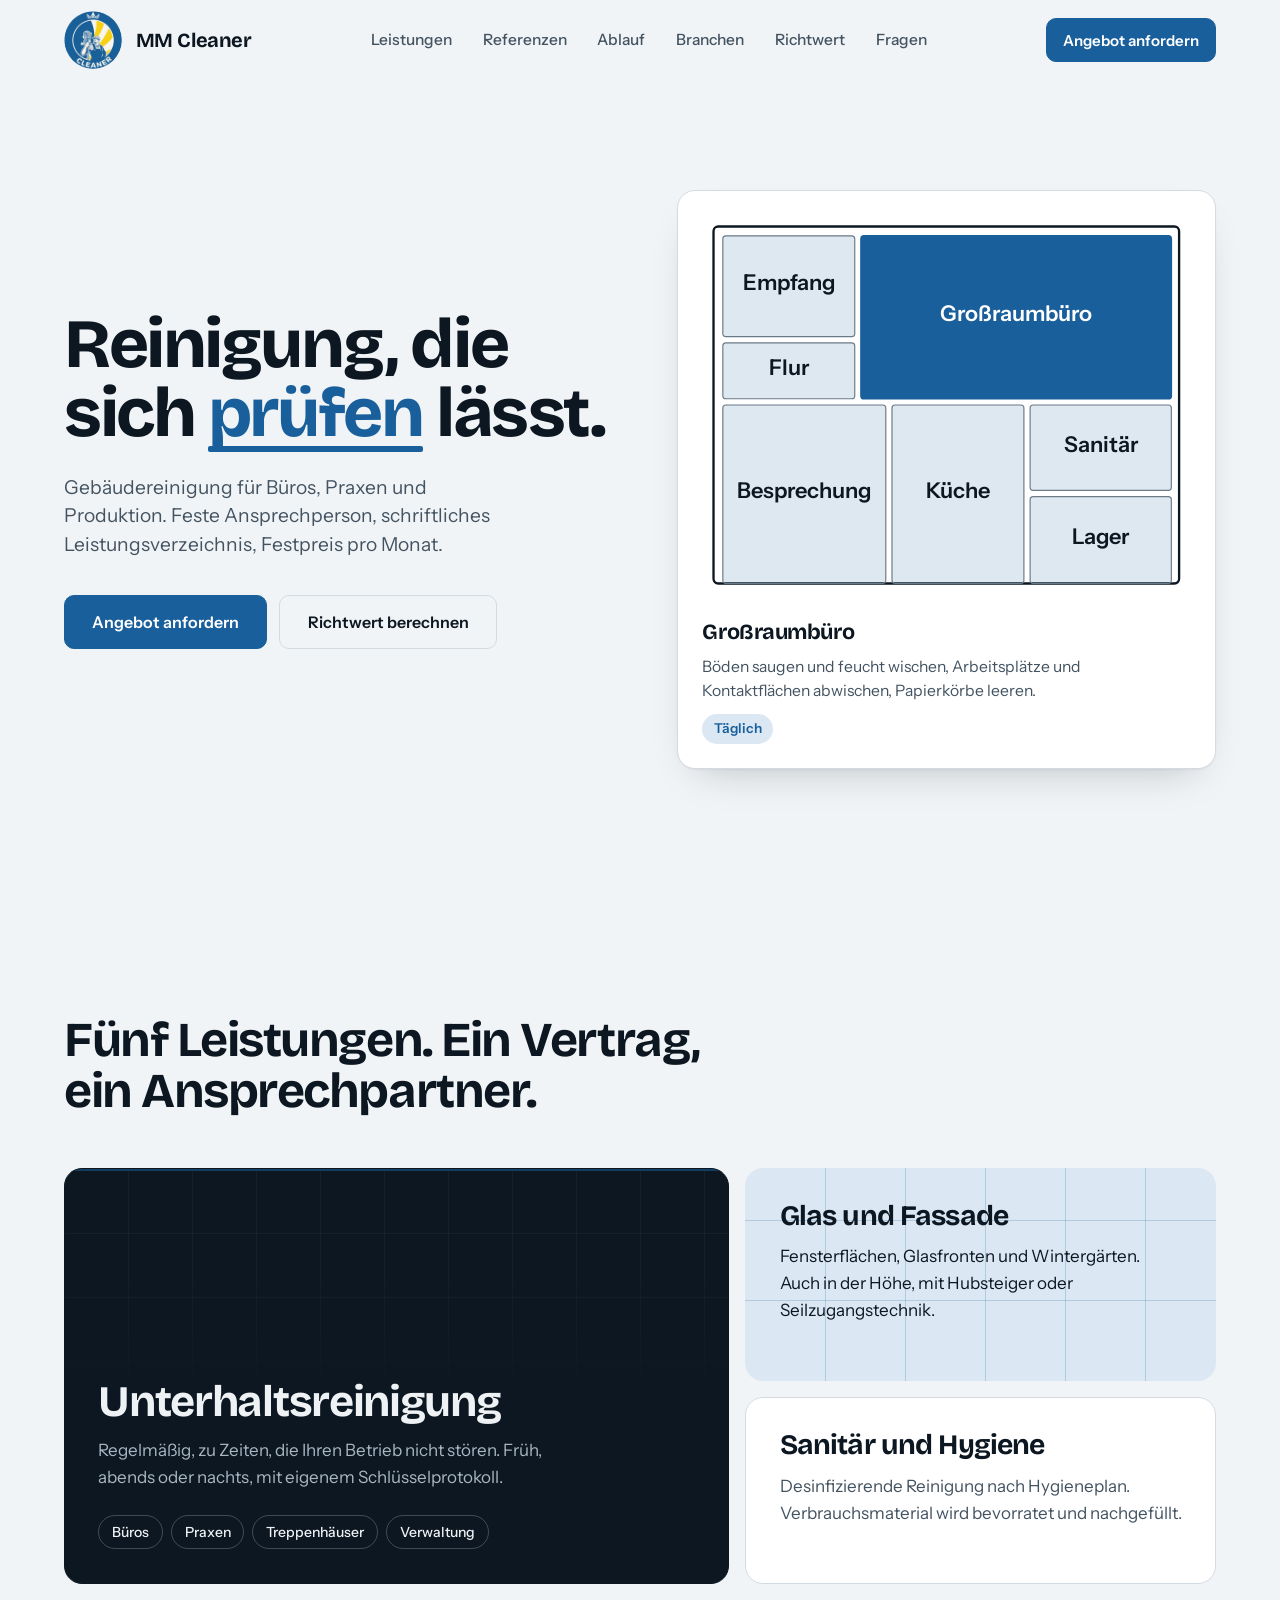
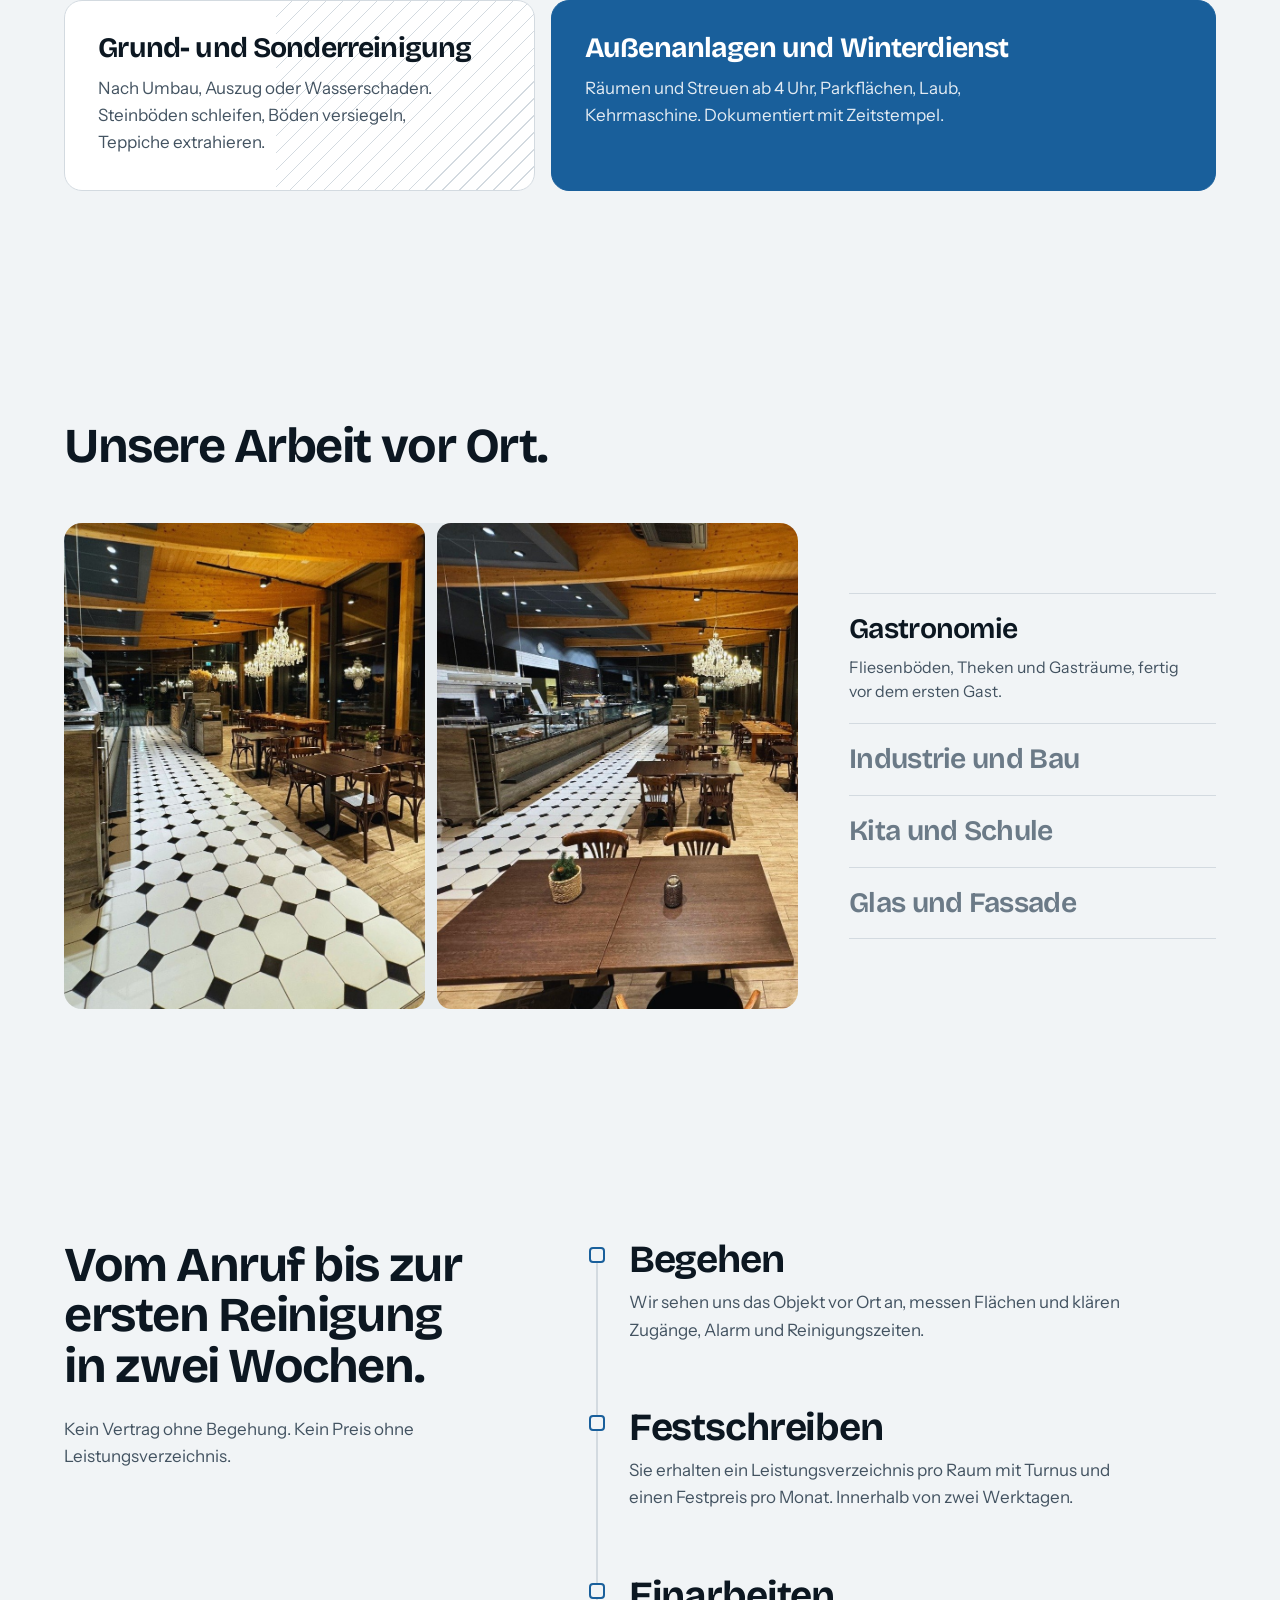
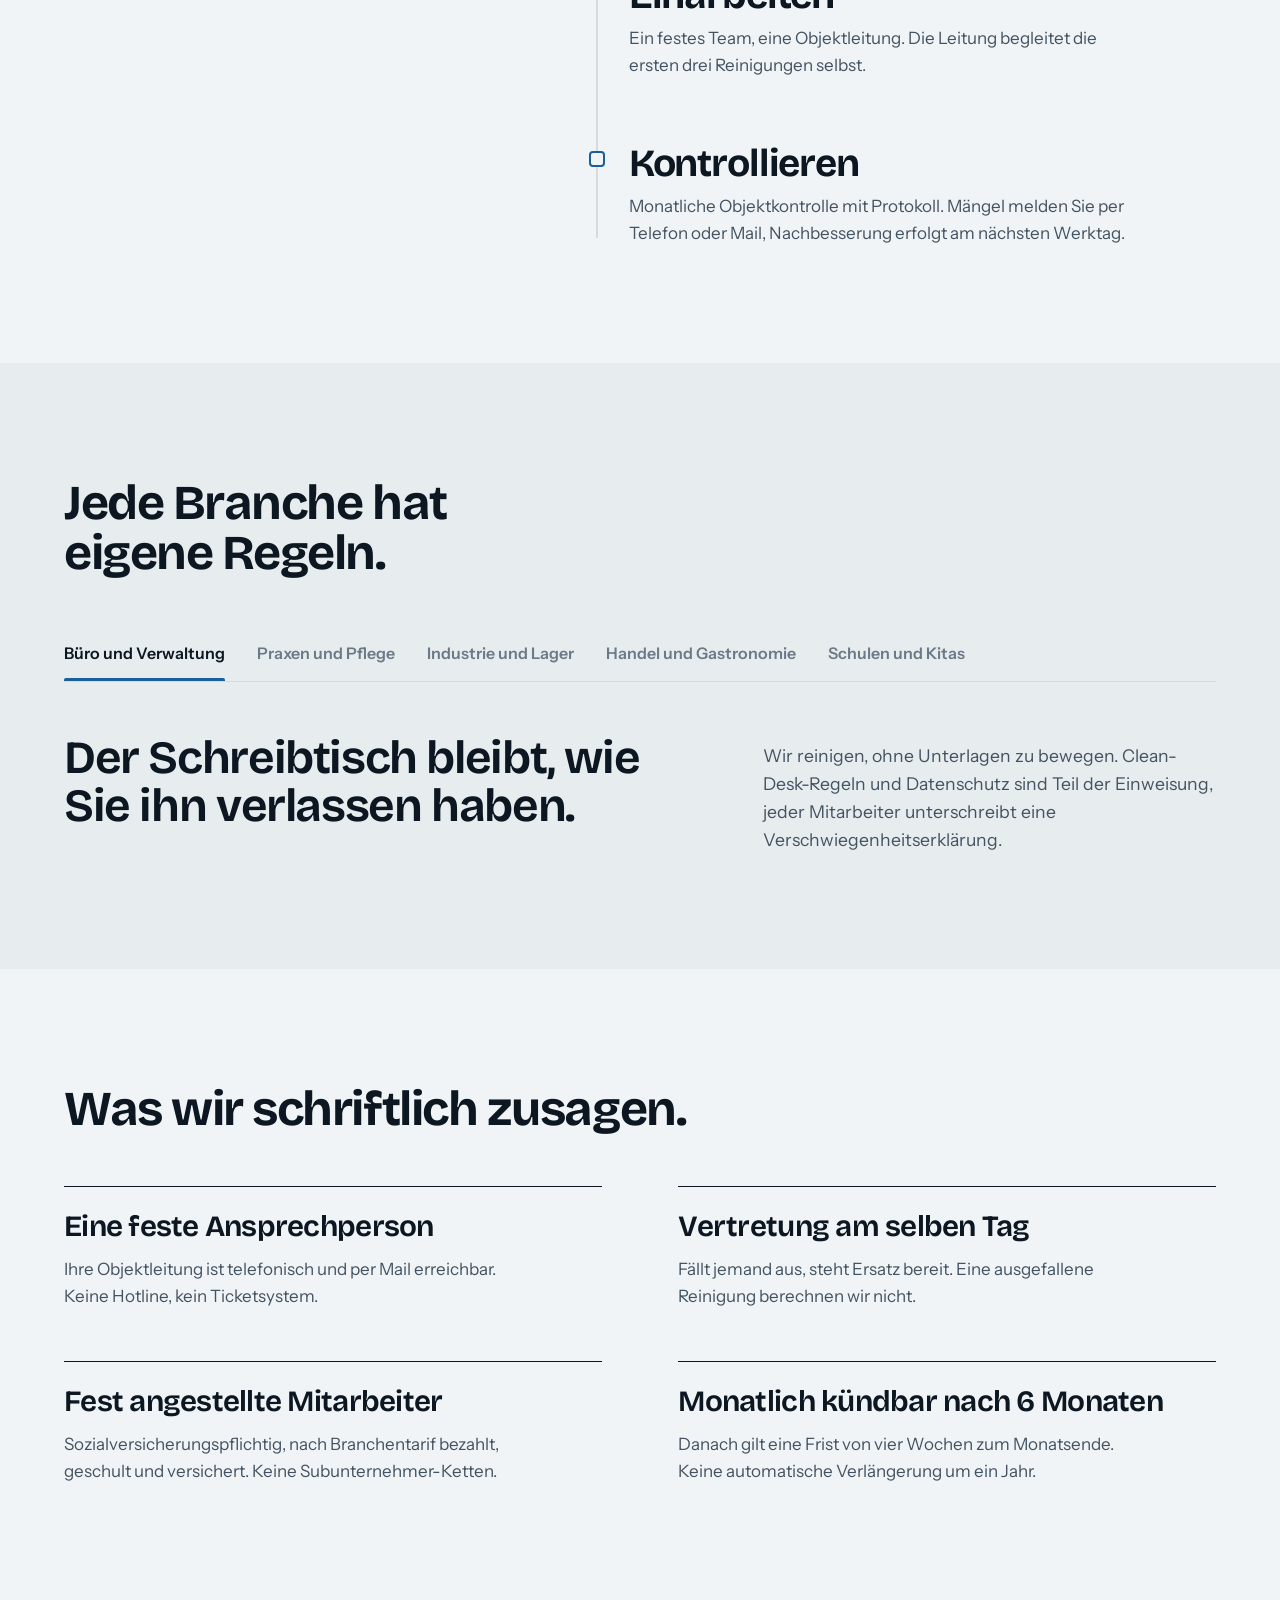
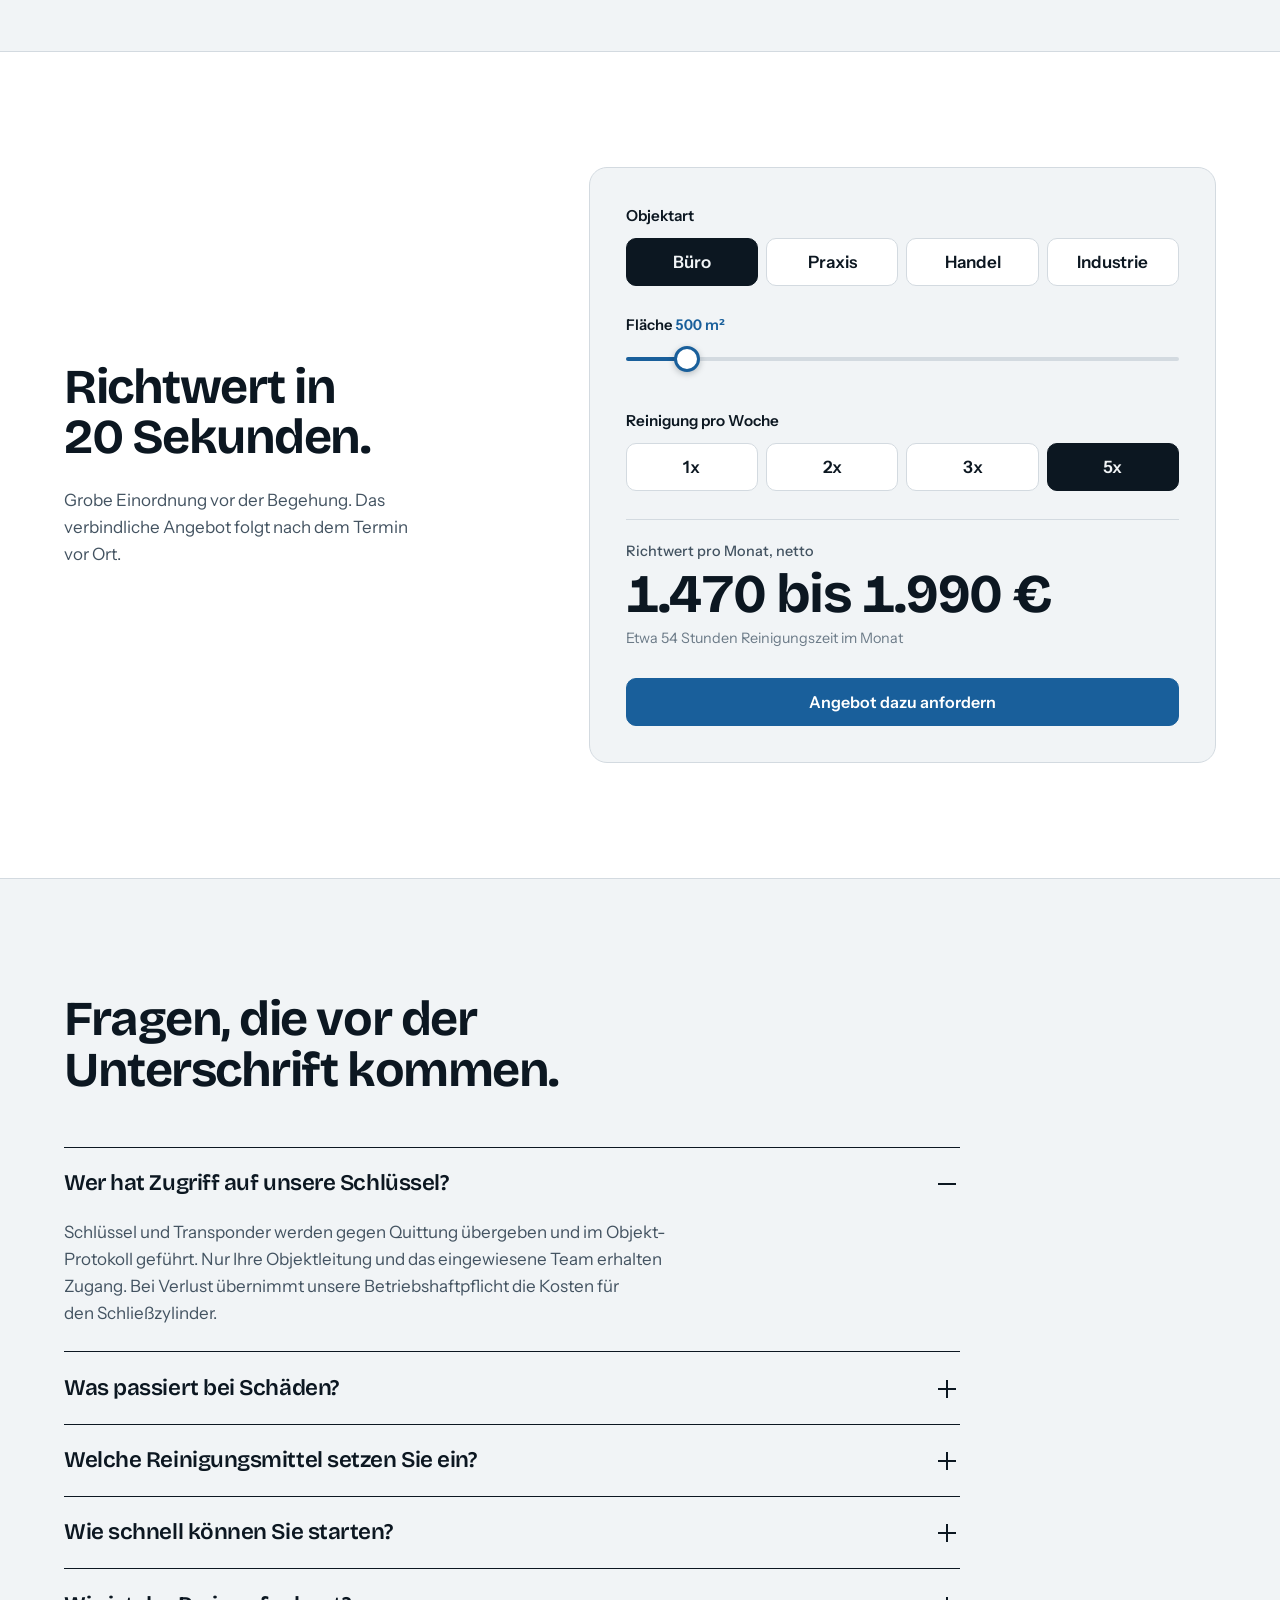
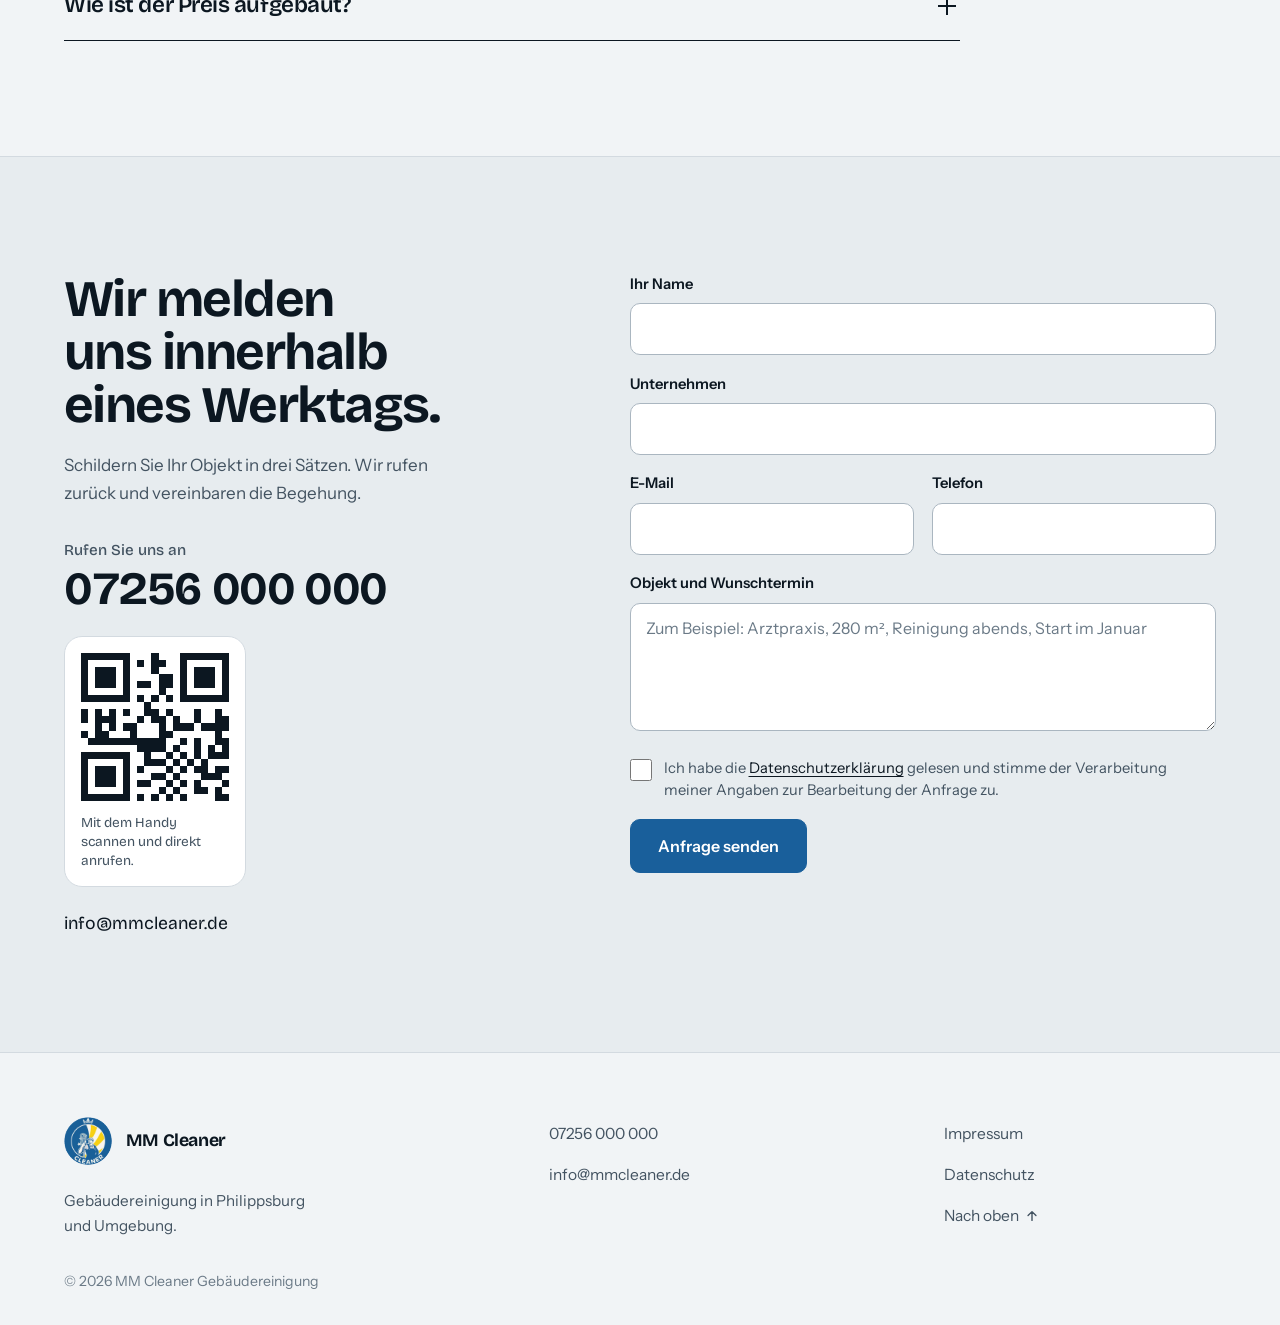
==== index.html @ d99577c6 "MM Cleaner: neue Webseite (statisch, hell) Co-Authored-By: Claude Sonnet 5.5 <noreply@anthropic.com>" ====
<!doctype html>
<html lang="de">
<head>
<meta charset="utf-8">
<meta name="viewport" content="width=device-width, initial-scale=1, viewport-fit=cover">
<title>MM Cleaner Gebäudereinigung | Philippsburg und Umgebung</title>
<meta name="description" content="Gebäudereinigung für Büros, Praxen, Produktion und Handel. Sauberkeit, die man fühlen kann. Für Gewerbe, Praxen und Verwaltung in Philippsburg und Umgebung.">
<meta name="theme-color" content="#F1F4F6">
<meta name="robots" content="noindex, nofollow">
<meta property="og:title" content="MM Cleaner Gebäudereinigung">
<meta property="og:description" content="Sauberkeit, die man fühlen kann. Gebäudereinigung in Philippsburg und Umgebung.">
<meta property="og:type" content="website">
<meta property="og:locale" content="de_DE">
<link rel="icon" href="favicon.png" type="image/png">
<link rel="preload" href="assets/fonts/bricolage-grotesque.woff2" as="font" type="font/woff2" crossorigin>
<link rel="preload" href="assets/fonts/instrument-sans.woff2" as="font" type="font/woff2" crossorigin>
<link rel="stylesheet" href="assets/css/style.css">
<script src="assets/js/main.js" type="module"></script>
<script type="application/ld+json">
{
  "@context": "https://schema.org",
  "@type": "ProfessionalService",
  "name": "MM Cleaner Gebäudereinigung",
  "description": "Gebäudereinigung für Gewerbe, Praxen und Industrie",
  "areaServed": "Philippsburg und Umgebung",
  "serviceType": ["Unterhaltsreinigung", "Glas- und Fassadenreinigung", "Sanitärhygiene", "Grundreinigung", "Winterdienst"],
  "email": "info@mmcleaner.de"
}
</script>
</head>
<body>
<a class="skip" href="#inhalt">Zum Inhalt springen</a>

<header class="nav" id="top">
  <div class="wrap nav__in">
    <a class="brand" href="#top" aria-label="MM Cleaner Gebäudereinigung, Seitenanfang">
      <span class="logo"><span class="logo__disc"><img class="logo__img" src="assets/img/logo.png" alt="" width="116" height="116"></span><i class="logo__spark" aria-hidden="true"></i></span>
      <span class="brand__name">MM Cleaner</span>
    </a>
    <nav class="nav__links" aria-label="Hauptnavigation">
      <a href="#leistungen">Leistungen</a>
      <a href="#ergebnisse">Referenzen</a>
      <a href="#ablauf">Ablauf</a>
      <a href="#branchen">Branchen</a>
      <a href="#richtwert">Richtwert</a>
      <a href="#fragen">Fragen</a>
    </nav>
    <div class="nav__act">
      <a class="btn btn--accent btn--sm" href="#kontakt">Angebot anfordern</a>
      <button class="menu-btn" type="button" popovertarget="menu"><span class="menu-btn__t"><span>Menü</span><span>Schließen</span></span><i aria-hidden="true"></i></button>
    </div>
  </div>
  <nav id="menu" popover class="menu" aria-label="Mobile Navigation">
    <a href="#leistungen">Leistungen</a>
      <a href="#ergebnisse">Referenzen</a>
    <a href="#ablauf">Ablauf</a>
    <a href="#branchen">Branchen</a>
    <a href="#richtwert">Richtwert</a>
    <a href="#fragen">Fragen</a>
    <a class="btn btn--accent" href="#kontakt">Angebot anfordern</a>
    <a class="menu__tel" href="tel:+497256000000">07256 000 000</a>
  </nav>
</header>

<main id="inhalt">

<!-- HERO -->
<section class="hero wrap">
  <div class="hero__copy">
    <h1>Reinigung, die sich <em>prüfen</em> lässt.</h1>
    <p class="lead">Gebäudereinigung für Büros, Praxen und Produktion. Feste Ansprechperson, schriftliches Leistungsverzeichnis, Festpreis pro Monat.</p>
    <div class="hero__cta">
      <a class="btn btn--accent btn--lg" href="#kontakt">Angebot anfordern</a>
      <a class="btn btn--ghost btn--lg" href="#richtwert">Richtwert berechnen</a>
    </div>
  </div>

  <figure class="plan" aria-labelledby="plan-cap">
    <svg class="plan__svg" viewBox="0 0 640 500" role="group" aria-label="Grundriss eines Bürogeschosses mit Reinigungsbereichen">
      <defs>
        <pattern id="hatch" width="8" height="8" patternUnits="userSpaceOnUse" patternTransform="rotate(45)">
          <line x1="0" y1="0" x2="0" y2="8" stroke="var(--line)" stroke-width="1.5"/>
        </pattern>
      </defs>
      <!-- Außenhülle -->
      <rect x="20" y="20" width="600" height="460" rx="6" class="plan__shell"/>
      <!-- Räume: Daten in data-Attributen, Zustand per CSS -->
      <g class="room" data-room="empfang" tabindex="0" role="button" aria-label="Empfang">
        <rect x="32" y="32" width="170" height="130"/>
        <text x="117" y="102">Empfang</text>
      </g>
      <g class="room" data-room="buero" tabindex="0" role="button" aria-label="Großraumbüro">
        <rect x="210" y="32" width="400" height="210"/>
        <text x="410" y="142">Großraumbüro</text>
      </g>
      <g class="room" data-room="flur" tabindex="0" role="button" aria-label="Flur">
        <rect x="32" y="170" width="170" height="72"/>
        <text x="117" y="212">Flur</text>
      </g>
      <g class="room" data-room="besprechung" tabindex="0" role="button" aria-label="Besprechungsräume">
        <rect x="32" y="250" width="210" height="230"/>
        <text x="137" y="370">Besprechung</text>
      </g>
      <g class="room" data-room="kueche" tabindex="0" role="button" aria-label="Küche">
        <rect x="250" y="250" width="170" height="230"/>
        <text x="335" y="370">Küche</text>
      </g>
      <g class="room" data-room="sanitaer" tabindex="0" role="button" aria-label="Sanitärbereich">
        <rect x="428" y="250" width="182" height="110"/>
        <text x="519" y="310">Sanitär</text>
      </g>
      <g class="room" data-room="lager" tabindex="0" role="button" aria-label="Lager und Technik">
        <rect x="428" y="368" width="182" height="112"/>
        <text x="519" y="429">Lager</text>
      </g>
    </svg>
    <figcaption id="plan-cap" class="plan__cap" aria-live="polite">
      <strong class="plan__name">Großraumbüro</strong>
      <span class="plan__what">Böden saugen und feucht wischen, Arbeitsplätze und Kontaktflächen abwischen, Papierkörbe leeren.</span>
      <span class="plan__freq">Täglich</span>
    </figcaption>
  </figure>
</section>

<!-- LEISTUNGEN -->
<section class="sec wrap" id="leistungen">
  <h2 class="sec__h">Fünf Leistungen. Ein Vertrag, ein Ansprechpartner.</h2>
  <div class="bento">
    <article class="bt bt--unterhalt">
      <h3>Unterhaltsreinigung</h3>
      <p>Regelmäßig, zu Zeiten, die Ihren Betrieb nicht stören. Früh, abends oder nachts, mit eigenem Schlüsselprotokoll.</p>
      <ul class="tags">
        <li>Büros</li><li>Praxen</li><li>Treppenhäuser</li><li>Verwaltung</li>
      </ul>
    </article>
    <article class="bt bt--glas">
      <h3>Glas und Fassade</h3>
      <p>Fensterflächen, Glasfronten und Wintergärten. Auch in der Höhe, mit Hubsteiger oder Seilzugangstechnik.</p>
    </article>
    <article class="bt bt--hygiene">
      <h3>Sanitär und Hygiene</h3>
      <p>Desinfizierende Reinigung nach Hygieneplan. Verbrauchsmaterial wird bevorratet und nachgefüllt.</p>
    </article>
    <article class="bt bt--grund">
      <h3>Grund- und Sonderreinigung</h3>
      <p>Nach Umbau, Auszug oder Wasserschaden. Steinböden schleifen, Böden versiegeln, Teppiche extrahieren.</p>
    </article>
    <article class="bt bt--winter">
      <h3>Außenanlagen und Winterdienst</h3>
      <p>Räumen und Streuen ab 4 Uhr, Parkflächen, Laub, Kehrmaschine. Dokumentiert mit Zeitstempel.</p>
    </article>
  </div>
</section>

<!-- REFERENZEN -->
<section class="sec wrap ref" id="ergebnisse">
  <h2 class="sec__h">Unsere Arbeit vor Ort.</h2>
  <div class="ref__grid" data-ref>
    <div class="ref__stage">
      <div class="slide is-on" id="s-gastro" data-c="11" role="tabpanel" aria-labelledby="b-gastro"><img src="assets/img/gastro-boden.jpg" alt="Restaurant mit schwarz-weißem Fliesenboden, gereinigt" width="1078" height="1075" loading="lazy"><img src="assets/img/gastro-theke.jpg" alt="Gastronomiebereich mit Theke und frisch gereinigtem Boden" width="1080" height="1073" loading="lazy"></div>
      <div class="slide" id="s-halle" data-c="21" role="tabpanel" aria-labelledby="b-halle"><img src="assets/img/halle.jpg" alt="Große Halle nach Bauarbeiten, Boden besenrein" width="1030" height="805" loading="lazy"><img src="assets/img/team-strasse.jpg" alt="Mitarbeiter in MM-Cleaner-Jacke vor einem Objekt" width="233" height="416" loading="lazy"></div>
      <div class="slide" id="s-kita" data-c="11" role="tabpanel" aria-labelledby="b-kita"><img src="assets/img/kita-boden.jpg" alt="Kita-Eingangsbereich mit glänzend gepflegtem Boden" width="1080" height="804" loading="lazy"><img src="assets/img/kita-waschraum.jpg" alt="Waschraum mit glänzend gereinigten Bodenfliesen" width="1078" height="805" loading="lazy"></div>
      <div class="slide" id="s-glas" data-c="12" role="tabpanel" aria-labelledby="b-glas"><img src="assets/img/team-fenster.jpg" alt="Mitarbeiter in MM-Cleaner-Jacke bei der Fensterreinigung" width="233" height="312" loading="lazy"><img src="assets/img/mauer.jpg" alt="Gartenmauer, rechte Hälfte vom Schmutz befreit" width="1078" height="805" loading="lazy"></div>
    </div>
    <div class="ref__list" role="tablist" aria-label="Einsatzbereiche" aria-orientation="vertical">
      <button type="button" role="tab" id="b-gastro" aria-controls="s-gastro" aria-selected="true"><span class="t">Gastronomie</span><span class="d"><span>Fliesenböden, Theken und Gasträume, fertig vor dem ersten Gast.</span></span><i class="bar" aria-hidden="true"></i></button>
      <button type="button" role="tab" id="b-halle" aria-controls="s-halle" aria-selected="false" tabindex="-1"><span class="t">Industrie und Bau</span><span class="d"><span>Hallen nach Bauarbeiten, besenrein übergeben.</span></span><i class="bar" aria-hidden="true"></i></button>
      <button type="button" role="tab" id="b-kita" aria-controls="s-kita" aria-selected="false" tabindex="-1"><span class="t">Kita und Schule</span><span class="d"><span>Glänzende Böden und saubere Waschräume.</span></span><i class="bar" aria-hidden="true"></i></button>
      <button type="button" role="tab" id="b-glas" aria-controls="s-glas" aria-selected="false" tabindex="-1"><span class="t">Glas und Fassade</span><span class="d"><span>Fenster, Mauern und Außenflächen vom Schmutz befreit.</span></span><i class="bar" aria-hidden="true"></i></button>
    </div>
  </div>
</section>

<!-- ABLAUF -->
<section class="sec wrap ablauf" id="ablauf">
  <div class="ablauf__head">
    <h2 class="sec__h">Vom Anruf bis zur ersten Reinigung in zwei Wochen.</h2>
    <p class="muted">Kein Vertrag ohne Begehung. Kein Preis ohne Leistungsverzeichnis.</p>
  </div>
  <ol class="steps">
    <li>
      <h3>Begehen</h3>
      <p>Wir sehen uns das Objekt vor Ort an, messen Flächen und klären Zugänge, Alarm und Reinigungszeiten.</p>
    </li>
    <li>
      <h3>Festschreiben</h3>
      <p>Sie erhalten ein Leistungsverzeichnis pro Raum mit Turnus und einen Festpreis pro Monat. Innerhalb von zwei Werktagen.</p>
    </li>
    <li>
      <h3>Einarbeiten</h3>
      <p>Ein festes Team, eine Objektleitung. Die Leitung begleitet die ersten drei Reinigungen selbst.</p>
    </li>
    <li>
      <h3>Kontrollieren</h3>
      <p>Monatliche Objektkontrolle mit Protokoll. Mängel melden Sie per Telefon oder Mail, Nachbesserung erfolgt am nächsten Werktag.</p>
    </li>
  </ol>
</section>

<!-- BRANCHEN -->
<section class="sec branchen" id="branchen">
  <div class="wrap">
    <h2 class="sec__h">Jede Branche hat eigene Regeln.</h2>
    <div class="tabs" data-tabs>
      <div class="tabs__list" role="tablist" aria-label="Branchen">
        <span class="tabs__ind" aria-hidden="true"></span>
        <button role="tab" id="t-buero" aria-controls="p-buero" aria-selected="true">Büro und Verwaltung</button>
        <button role="tab" id="t-praxis" aria-controls="p-praxis" aria-selected="false" tabindex="-1">Praxen und Pflege</button>
        <button role="tab" id="t-industrie" aria-controls="p-industrie" aria-selected="false" tabindex="-1">Industrie und Lager</button>
        <button role="tab" id="t-handel" aria-controls="p-handel" aria-selected="false" tabindex="-1">Handel und Gastronomie</button>
        <button role="tab" id="t-bildung" aria-controls="p-bildung" aria-selected="false" tabindex="-1">Schulen und Kitas</button>
      </div>

      <div class="tabs__panel" role="tabpanel" id="p-buero" aria-labelledby="t-buero">
        <p class="panel__big">Der Schreibtisch bleibt, wie Sie ihn verlassen haben.</p>
        <p>Wir reinigen, ohne Unterlagen zu bewegen. Clean-Desk-Regeln und Datenschutz sind Teil der Einweisung, jeder Mitarbeiter unterschreibt eine Verschwiegenheitserklärung.</p>
      </div>
      <div class="tabs__panel" role="tabpanel" id="p-praxis" aria-labelledby="t-praxis" hidden>
        <p class="panel__big">Hygieneplan statt Bauchgefühl.</p>
        <p>Flächendesinfektion mit gelisteten Mitteln, farbcodierte Tücher je Bereich, schriftlich dokumentiert. Passend zu Ihrem Hygieneplan und den Anforderungen der Aufsichtsbehörden.</p>
      </div>
      <div class="tabs__panel" role="tabpanel" id="p-industrie" aria-labelledby="t-industrie" hidden>
        <p class="panel__big">Schicht für Schicht, auch nachts.</p>
        <p>Hallenböden mit Scheuersaugmaschine, Reinigung von Sozialräumen und Büroflächen im Schichtwechsel. Unsere Mitarbeiter kennen Ihre Sicherheitsunterweisung und Sperrbereiche.</p>
      </div>
      <div class="tabs__panel" role="tabpanel" id="p-handel" aria-labelledby="t-handel" hidden>
        <p class="panel__big">Vor Öffnung fertig. Jeden Morgen.</p>
        <p>Verkaufsflächen, Kundentoiletten und Schaufenster sind bei Ladenöffnung sauber. Küchen und Gastronomiebereiche reinigen wir nach HACCP-Vorgaben.</p>
      </div>
      <div class="tabs__panel" role="tabpanel" id="p-bildung" aria-labelledby="t-bildung" hidden>
        <p class="panel__big">Sauber, bevor der erste Schüler kommt.</p>
        <p>Klassenräume, Flure und Sanitäranlagen am frühen Morgen oder nach Unterrichtsende. Mit kindgerechten, geprüften Reinigungsmitteln und erweitertem Führungszeugnis des Personals.</p>
      </div>
    </div>
  </div>
</section>

<!-- QUALITÄT -->
<section class="sec wrap qual" id="qualitaet">
  <h2 class="sec__h">Was wir schriftlich zusagen.</h2>
  <dl class="qual__grid">
    <div>
      <dt>Eine feste Ansprechperson</dt>
      <dd>Ihre Objektleitung ist telefonisch und per Mail erreichbar. Keine Hotline, kein Ticketsystem.</dd>
    </div>
    <div>
      <dt>Vertretung am selben Tag</dt>
      <dd>Fällt jemand aus, steht Ersatz bereit. Eine ausgefallene Reinigung berechnen wir nicht.</dd>
    </div>
    <div>
      <dt>Fest angestellte Mitarbeiter</dt>
      <dd>Sozialversicherungspflichtig, nach Branchentarif bezahlt, geschult und versichert. Keine Subunternehmer-Ketten.</dd>
    </div>
    <div>
      <dt>Monatlich kündbar nach 6 Monaten</dt>
      <dd>Danach gilt eine Frist von vier Wochen zum Monatsende. Keine automatische Verlängerung um ein Jahr.</dd>
    </div>
  </dl>
</section>

<!-- RICHTWERT -->
<section class="sec richtwert" id="richtwert">
  <div class="wrap richtwert__in">
    <div class="richtwert__intro">
      <h2 class="sec__h">Richtwert in 20 Sekunden.</h2>
      <p class="muted">Grobe Einordnung vor der Begehung. Das verbindliche Angebot folgt nach dem Termin vor Ort.</p>
    </div>

    <form class="calc" id="calc" aria-label="Richtwert-Rechner" novalidate>
      <fieldset>
        <legend>Objektart</legend>
        <div class="seg" role="radiogroup">
          <label><input type="radio" name="art" value="buero" checked><span>Büro</span></label>
          <label><input type="radio" name="art" value="praxis"><span>Praxis</span></label>
          <label><input type="radio" name="art" value="handel"><span>Handel</span></label>
          <label><input type="radio" name="art" value="industrie"><span>Industrie</span></label>
        </div>
      </fieldset>

      <div class="field">
        <label for="flaeche">Fläche <output id="flaeche-out" for="flaeche">500 m²</output></label>
        <input id="flaeche" name="flaeche" type="range" min="50" max="5000" step="50" value="500">
      </div>

      <fieldset>
        <legend>Reinigung pro Woche</legend>
        <div class="seg" role="radiogroup">
          <label><input type="radio" name="turnus" value="1"><span>1x</span></label>
          <label><input type="radio" name="turnus" value="2"><span>2x</span></label>
          <label><input type="radio" name="turnus" value="3"><span>3x</span></label>
          <label><input type="radio" name="turnus" value="5" checked><span>5x</span></label>
        </div>
      </fieldset>

      <div class="calc__res" aria-live="polite">
        <span class="calc__label">Richtwert pro Monat, netto</span>
        <span class="calc__val" id="res">1.470 bis 1.990 €</span>
        <span class="calc__hint" id="res-hint">Etwa 54 Stunden Reinigungszeit im Monat</span>
      </div>
      <a class="btn btn--accent" href="#kontakt" id="calc-go">Angebot dazu anfordern</a>
    </form>
  </div>
</section>

<!-- FAQ -->
<section class="sec wrap faq" id="fragen">
  <h2 class="sec__h">Fragen, die vor der Unterschrift kommen.</h2>
  <div class="faq__list">
    <details name="faq" open>
      <summary>Wer hat Zugriff auf unsere Schlüssel?</summary>
      <div class="faq__a"><p>Schlüssel und Transponder werden gegen Quittung übergeben und im Objekt-Protokoll geführt. Nur Ihre Objektleitung und das eingewiesene Team erhalten Zugang. Bei Verlust übernimmt unsere Betriebshaftpflicht die Kosten für den Schließzylinder.</p></div>
    </details>
    <details name="faq">
      <summary>Was passiert bei Schäden?</summary>
      <div class="faq__a"><p>Wir sind betriebshaftpflicht- und schlüsselverlustversichert. Schäden melden Sie direkt der Objektleitung, die Regulierung läuft über uns.</p></div>
    </details>
    <details name="faq">
      <summary>Welche Reinigungsmittel setzen Sie ein?</summary>
      <div class="faq__a"><p>Dosierte Konzentrate statt Überdosierung, wo möglich mit Ecolabel. In Praxen und Pflege setzen wir ausschließlich gelistete Desinfektionsmittel ein. Das Sicherheitsdatenblatt liegt im Objekt.</p></div>
    </details>
    <details name="faq">
      <summary>Wie schnell können Sie starten?</summary>
      <div class="faq__a"><p>Die Begehung erfolgt in der Regel innerhalb einer Woche. Nach Vertragsabschluss starten wir innerhalb von zwei Wochen, bei Dringlichkeit früher.</p></div>
    </details>
    <details name="faq">
      <summary>Wie ist der Preis aufgebaut?</summary>
      <div class="faq__a"><p>Ein Festpreis pro Monat, unabhängig von Feiertagen und Kalendertagen. Sonderleistungen wie Fensterreinigung oder Grundreinigung stehen mit eigenem Preis im Leistungsverzeichnis.</p></div>
    </details>
  </div>
</section>

<!-- KONTAKT -->
<section class="sec kontakt" id="kontakt">
  <div class="wrap kontakt__in">
    <div class="kontakt__copy">
      <h2>Wir melden uns innerhalb eines Werktags.</h2>
      <p>Schildern Sie Ihr Objekt in drei Sätzen. Wir rufen zurück und vereinbaren die Begehung.</p>
      <div class="kontakt__direct">
        <p class="tel"><span class="tel__label">Rufen Sie uns an</span><a class="tel__nr" href="tel:+497256000000">07256 000 000</a></p>
        <figure class="qr"><img src="assets/img/qr-anruf.svg" alt="QR-Code zum Anrufen" width="148" height="148"><figcaption>Mit dem Handy scannen und direkt anrufen.</figcaption></figure>
        <p class="mail"><a href="mailto:info@mmcleaner.de">info@mmcleaner.de</a></p>
      </div>
    </div>

    <form class="form" id="form" novalidate data-endpoint="">
      <div class="field">
        <label for="f-name">Ihr Name</label>
        <input id="f-name" name="name" autocomplete="name" required>
        <p class="err" id="e-name" hidden>Bitte geben Sie Ihren Namen an.</p>
      </div>
      <div class="field">
        <label for="f-firma">Unternehmen</label>
        <input id="f-firma" name="firma" autocomplete="organization">
      </div>
      <div class="form__row">
        <div class="field">
          <label for="f-mail">E-Mail</label>
          <input id="f-mail" name="mail" type="email" autocomplete="email" required>
          <p class="err" id="e-mail" hidden>Bitte geben Sie eine gültige E-Mail-Adresse an.</p>
        </div>
        <div class="field">
          <label for="f-tel">Telefon</label>
          <input id="f-tel" name="tel" type="tel" autocomplete="tel">
        </div>
      </div>
      <div class="field">
        <label for="f-text">Objekt und Wunschtermin</label>
        <textarea id="f-text" name="text" rows="4" placeholder="Zum Beispiel: Arztpraxis, 280 m², Reinigung abends, Start im Januar"></textarea>
      </div>
      <label class="check">
        <input type="checkbox" name="dsgvo" required>
        <span>Ich habe die <a href="datenschutz.html">Datenschutzerklärung</a> gelesen und stimme der Verarbeitung meiner Angaben zur Bearbeitung der Anfrage zu.</span>
      </label>
      <p class="err" id="e-dsgvo" hidden>Bitte stimmen Sie der Datenverarbeitung zu.</p>
      <button class="btn btn--accent btn--lg" type="submit">Anfrage senden</button>
      <p class="form__ok" id="form-ok" hidden role="status">Danke. Wir melden uns innerhalb eines Werktags.</p>
    </form>
  </div>
</section>
</main>

<footer class="foot">
  <div class="wrap foot__in">
    <div class="foot__brand">
      <span class="brand brand--foot"><span class="logo"><span class="logo__disc"><img class="logo__img" src="assets/img/logo.png" alt="" width="96" height="96"></span><i class="logo__spark" aria-hidden="true"></i></span><span class="brand__name">MM Cleaner</span></span>
      <p>Gebäudereinigung in Philippsburg und Umgebung.</p>
    </div>
    <div class="foot__kontakt">
      <a class="ln" href="tel:+497256000000">07256 000 000</a>
      <a class="ln" href="mailto:info@mmcleaner.de">info@mmcleaner.de</a>
    </div>
    <nav class="foot__nav" aria-label="Rechtliches">
      <a class="ln" href="impressum.html">Impressum</a>
      <a class="ln" href="datenschutz.html">Datenschutz</a>
      <a class="ln foot__up" href="#top">Nach oben <svg viewBox="0 0 16 16" width="14" height="14" fill="none" stroke="currentColor" stroke-width="1.6" stroke-linecap="round" stroke-linejoin="round" aria-hidden="true"><path d="M8 13V3M3.5 7.5 8 3l4.5 4.5"/></svg></a>
    </nav>
  </div>
  <p class="wrap foot__copy">© <span id="jahr">2026</span> MM Cleaner Gebäudereinigung</p>
</footer>
<a class="callbar" href="tel:+497256000000"><span>Jetzt anrufen</span><b>07256 000 000</b></a>
</body>
</html>
---- assets/css/style.css ----
/* Kronwerk Gebäudereinigung
   Radien: Bedienelemente 10px, Flächen 18px. Eine Akzentfarbe. Hell und dunkel per System. */

@font-face {
  font-family: "Bricolage Grotesque";
  src: url("../fonts/bricolage-grotesque.woff2") format("woff2");
  font-weight: 200 800;
  font-display: swap;
}
@font-face {
  font-family: "Instrument Sans";
  src: url("../fonts/instrument-sans.woff2") format("woff2");
  font-weight: 400 700;
  font-display: swap;
}

:root {
  --paper: #f1f4f6;
  --paper-2: #e7ecef;
  --surface: #ffffff;
  --ink: #0c1721;
  --ink-2: #435361;
  --ink-3: #6b7a87;
  --line: #d3dae0;
  --accent: #195f9b;
  --accent-ink: #195f9b;
  --accent-soft: #dbe8f4;
  --on-accent: #ffffff;
  --deep: #0c1721;
  --on-deep: #eef2f5;
  --on-deep-2: #a9b7c3;

  --f-display: "Bricolage Grotesque", "Segoe UI", system-ui, sans-serif;
  --f-body: "Instrument Sans", "Segoe UI", system-ui, sans-serif;

  --ease-out: cubic-bezier(0.23, 1, 0.32, 1);
  --ease-io: cubic-bezier(0.77, 0, 0.175, 1);

  --r-ui: 10px;
  --r-box: 18px;
  --nav-h: 80px;
  --gut: clamp(1.25rem, 5vw, 6rem);
  --maxw: 2000px;

  color-scheme: light;
}

*, *::before, *::after { box-sizing: border-box; }
* { margin: 0; }
html {
  scroll-behavior: smooth;
  scroll-padding-top: calc(var(--nav-h) + 24px);
  -webkit-text-size-adjust: 100%;
  interpolate-size: allow-keywords;
  scrollbar-color: var(--ink-3) var(--paper);
  accent-color: var(--accent);
}
body {
  font-family: var(--f-body);
  font-size: 1.0625rem;
  line-height: 1.6;
  color: var(--ink);
  background: var(--paper);
  -webkit-font-smoothing: antialiased;
  text-rendering: optimizeLegibility;
  min-height: 100dvh;
  overflow-x: clip;
}
::selection { background: var(--accent); color: var(--on-accent); }
:focus-visible { outline: 2px solid var(--accent); outline-offset: 3px; border-radius: 4px; }
img, svg { display: block; max-width: 100%; }
a { color: inherit; text-underline-offset: 0.2em; text-decoration-thickness: 1px; }
button, input, textarea, select { font: inherit; color: inherit; }
h1, h2, h3 { font-family: var(--f-display); text-wrap: balance; line-height: 1.04; letter-spacing: -0.03em; font-weight: 700; }
p, li, dd { text-wrap: pretty; }
.muted { color: var(--ink-2); }

.wrap { width: min(100% - 2 * var(--gut), var(--maxw)); margin-inline: auto; }
.skip {
  position: absolute; left: var(--gut); top: -4rem; z-index: 100;
  background: var(--ink); color: var(--paper); padding: 0.6rem 1rem; border-radius: var(--r-ui);
}
.skip:focus { top: 0.75rem; }

/* Buttons */
.btn {
  --_bg: transparent; --_fg: var(--ink); --_bd: var(--line);
  display: inline-flex; align-items: center; justify-content: center; gap: 0.5rem;
  min-height: 48px; padding: 0 1.4rem;
  border-radius: var(--r-ui); border: 1px solid var(--_bd);
  background: var(--_bg); color: var(--_fg);
  font-weight: 600; font-size: 1rem; line-height: 1; white-space: nowrap; text-decoration: none; cursor: pointer;
  transition: transform 160ms var(--ease-out), background-color 160ms ease, border-color 160ms ease;
  -webkit-tap-highlight-color: transparent;
  touch-action: manipulation;
}
.btn:active { transform: scale(0.97); }
.btn--accent { --_bg: var(--accent); --_fg: var(--on-accent); --_bd: var(--accent); }
.btn--ghost { --_bg: transparent; }
.btn--sm { min-height: 40px; padding: 0 1rem; font-size: 0.9375rem; }
.btn--lg { min-height: 54px; padding: 0 1.7rem; }
@media (hover: hover) and (pointer: fine) {
  .btn--accent:hover { --_bg: var(--accent); }
  .btn--ghost:hover { --_bd: var(--ink); --_fg: var(--paper); }
}

/* Navigation */
.nav {
  position: sticky; top: 0; z-index: 40;
  height: var(--nav-h);
  background: var(--paper);
}
.nav::after {
  content: ""; position: absolute; inset: auto 0 0; height: 1px; background: var(--line); opacity: 0;
}
@supports (animation-timeline: scroll()) {
  .nav::after { animation: nav-line linear both; animation-timeline: scroll(root); animation-range: 0 80px; }
  @keyframes nav-line { to { opacity: 1; } }
}
.nav__in { height: 100%; display: flex; align-items: center; justify-content: space-between; gap: 1.5rem; }
.brand { display: inline-flex; align-items: center; gap: 0.6rem; text-decoration: none; font-family: var(--f-display); font-weight: 700; font-size: 1.25rem; letter-spacing: -0.02em; }
.nav__links { display: flex; gap: clamp(1rem, 2.4vw, 2rem); margin-inline: auto; }
.nav__links a { text-decoration: none; font-size: 0.97rem; font-weight: 500; color: var(--ink-2); padding: 0.4rem 0; transition: color 150ms ease; }
@media (hover: hover) and (pointer: fine) { .nav__links a:hover { color: var(--ink); } }
.nav__act { display: flex; align-items: center; gap: 0.5rem; }
.menu-btn {
  display: none; align-items: center; gap: 0.7rem; height: 48px; padding: 0 1rem;
  border: 1px solid var(--line); border-radius: var(--r-ui); background: var(--surface); cursor: pointer;
  font-weight: 600; font-size: 0.95rem; transition: transform 160ms var(--ease-out), border-color 200ms ease;
}
.menu-btn:active { transform: scale(0.97); }
.menu-btn__t { display: block; height: 1.25em; line-height: 1.25; overflow: hidden; }
.menu-btn__t > span { display: block; transition: transform 320ms var(--ease-out); }
.menu-btn i { width: 16px; height: 2px; background: var(--accent); border-radius: 2px; transition: width 320ms var(--ease-out); }
.nav:has(.menu:popover-open) .menu-btn__t > span { transform: translateY(-100%); }
.nav:has(.menu:popover-open) .menu-btn i { width: 26px; }

.menu {
  position: fixed; inset: var(--nav-h) 0 auto 0; margin: 0; width: auto; border: 0;
  background: var(--paper); color: var(--ink);
  padding: 1rem var(--gut) 1.5rem; border-bottom: 1px solid var(--line);
  flex-direction: column; gap: 0.25rem;
  opacity: 0; transform: translateY(-8px);
  transition: opacity 200ms var(--ease-out), transform 200ms var(--ease-out), display 200ms allow-discrete, overlay 200ms allow-discrete;
}
.menu:popover-open { display: flex; opacity: 1; transform: none; }
@starting-style { .menu:popover-open { opacity: 0; transform: translateY(-8px); } }
.menu a:not(.btn) { padding: 0.9rem 0; font-size: 1.2rem; font-family: var(--f-display); font-weight: 600; text-decoration: none; border-bottom: 1px solid var(--line); }
.menu .btn { margin-top: 1rem; }

@media (max-width: 880px) {
  .nav__links { display: none; }
  .menu-btn { display: block; }
  .nav__act { margin-left: auto; }
}
@media (max-width: 420px) { .nav__act .btn { display: none; } }

/* Hero */
.hero {
  display: grid; grid-template-columns: minmax(0, 1.02fr) minmax(0, 1fr);
  gap: clamp(2rem, 5vw, 5rem); align-items: center;
  min-height: calc(100dvh - var(--nav-h));
  padding-block: clamp(2rem, 5vw, 3.5rem) clamp(3rem, 6vw, 5rem);
}
.hero h1 { font-size: clamp(2.6rem, 5.4vw, 4.9rem); font-weight: 750; letter-spacing: -0.035em; line-height: 1; }
.hero h1 em { font-style: normal; color: var(--accent-ink); position: relative; white-space: nowrap; }
.hero h1 em::after {
  content: ""; position: absolute; left: 0; right: 0; bottom: 0.04em; height: 0.09em; background: currentColor; border-radius: 2px;
  transform-origin: left; animation: underline 900ms 700ms var(--ease-out) both;
}
@keyframes underline { from { transform: scaleX(0); } }
.lead { margin-top: 1.5rem; font-size: clamp(1.1rem, 1.5vw, 1.3rem); line-height: 1.5; color: var(--ink-2); max-width: 34ch; }
.hero__cta { margin-top: 2.25rem; display: flex; flex-wrap: wrap; gap: 0.75rem; }

.hero h1, .hero .lead, .hero__cta { animation: rise 800ms var(--ease-out) both; }
.hero .lead { animation-delay: 80ms; }
.hero__cta { animation-delay: 160ms; }
@keyframes rise { from { opacity: 0; transform: translateY(14px); } }

/* Grundriss */
.plan { padding: clamp(0.75rem, 2vw, 1.25rem); background: var(--surface); border: 1px solid var(--line); border-radius: var(--r-box); box-shadow: 0 1px 2px rgb(12 23 33 / 0.05), 0 18px 40px -22px rgb(12 23 33 / 0.28); }
.plan__svg { width: 100%; height: auto; overflow: visible; }
.plan__shell { fill: none; stroke: var(--ink); stroke-width: 3; }
.room { cursor: pointer; outline: none; -webkit-tap-highlight-color: transparent; }
.room rect {
  fill: var(--accent); fill-opacity: 0.14; stroke: var(--ink-3); stroke-width: 1.5; rx: 4;
  transition: fill-opacity 220ms ease, stroke 220ms ease;
  animation: clean 700ms calc(500ms + var(--i) * 130ms) var(--ease-out) both;
}
@keyframes clean { from { fill-opacity: 0; } }
.room text { font-family: var(--f-body); font-size: 28px; font-weight: 600; fill: var(--ink); text-anchor: middle; pointer-events: none; transition: fill 220ms ease; }
.room[aria-pressed="true"] rect, .room.is-on rect { fill-opacity: 1; stroke: var(--accent); stroke-width: 2; }
.room.is-on text { fill: var(--on-accent); }
.room:focus-visible rect { stroke: var(--ink); stroke-width: 3; }
@media (hover: hover) and (pointer: fine) { .room:not(.is-on):hover rect { fill-opacity: 0.32; } }
.plan__cap { display: grid; gap: 0.35rem; padding: 1rem 0.25rem 0.25rem; min-height: 7.5rem; align-content: start; }
.plan__name { font-family: var(--f-display); font-size: 1.35rem; letter-spacing: -0.02em; }
.plan__what { color: var(--ink-2); font-size: 0.98rem; line-height: 1.5; }
.plan__freq { justify-self: start; margin-top: 0.4rem; font-size: 0.85rem; font-weight: 600; padding: 0.25rem 0.7rem; border-radius: 999px; background: var(--accent-soft); color: var(--accent-ink); }
.plan { animation: rise 900ms 120ms var(--ease-out) both; }

@media (max-width: 960px) {
  .hero { grid-template-columns: 1fr; min-height: 0; }
  .lead { max-width: 40ch; }
}

/* Abschnitte */
.sec { padding-block: clamp(4rem, 9vw, 8rem); }
.sec__h { font-size: clamp(1.9rem, 3.8vw, 3.2rem); max-width: 20ch; }
.sec__h + * { margin-top: clamp(2rem, 4vw, 3.25rem); }

/* Bento: fünf Inhalte, fünf Zellen */
.bento { display: grid; grid-template-columns: repeat(12, 1fr); gap: 1rem; }
.bt { border-radius: var(--r-box); padding: clamp(1.4rem, 2.6vw, 2.25rem); display: flex; flex-direction: column; gap: 0.75rem; background: var(--surface); border: 1px solid var(--line); position: relative; overflow: hidden; }
.bt h3 { font-size: clamp(1.35rem, 2.2vw, 1.85rem); }
.bt p { color: var(--ink-2); max-width: 44ch; }
.bt--unterhalt { grid-column: 1 / 8; grid-row: 1 / 3; background: var(--deep); border-color: var(--deep); color: var(--on-deep); justify-content: flex-end; min-height: 26rem; }
.bt--unterhalt h3 { font-size: clamp(1.9rem, 3.4vw, 3rem); }
.bt--unterhalt p { color: var(--on-deep-2); }
.bt--unterhalt::before {
  content: ""; position: absolute; inset: 0 0 38% 0; opacity: 0.55;
  background:
    linear-gradient(var(--accent) 0 0) 0 0 / 100% 2px no-repeat,
    repeating-linear-gradient(90deg, transparent 0 63px, rgb(255 255 255 / 0.07) 63px 64px),
    repeating-linear-gradient(0deg, transparent 0 63px, rgb(255 255 255 / 0.07) 63px 64px);
  mask-image: linear-gradient(#000 40%, transparent);
}
.tags { list-style: none; padding: 0; display: flex; flex-wrap: wrap; gap: 0.5rem; margin-top: 0.75rem; position: relative; }
.tags li { font-size: 0.875rem; font-weight: 500; padding: 0.3rem 0.8rem; border: 1px solid rgb(255 255 255 / 0.22); border-radius: 999px; color: var(--on-deep); }
.bt--unterhalt > :not(.tags) { position: relative; }
.bt--glas { grid-column: 8 / 13; background: var(--accent-soft); border-color: transparent;
  background-image: repeating-linear-gradient(90deg, transparent 0 79px, color-mix(in oklab, var(--accent) 22%, transparent) 79px 80px), repeating-linear-gradient(0deg, transparent 0 79px, color-mix(in oklab, var(--accent) 22%, transparent) 79px 80px); }
.bt--glas p { color: var(--ink); }
.bt--hygiene { grid-column: 8 / 13; }
.bt--grund { grid-column: 1 / 6; background-image: repeating-linear-gradient(135deg, transparent 0 11px, var(--line) 11px 12px); background-position: 100% 0; background-size: 55% 100%; background-repeat: no-repeat; }
.bt--grund > * { position: relative; }
.bt--winter { grid-column: 6 / 13; background: var(--accent); border-color: var(--accent); color: var(--on-accent); }
.bt--winter p { color: color-mix(in oklab, var(--on-accent) 88%, transparent); }
.bt { transition: transform 260ms var(--ease-out); }
@media (hover: hover) and (pointer: fine) { .bt:hover { transform: translateY(-3px); } }
@media (max-width: 900px) {
  .bento { grid-template-columns: 1fr; }
  .bt { grid-column: 1 !important; grid-row: auto !important; }
  .bt--unterhalt { min-height: 20rem; }
}

/* Ablauf */
.ablauf { display: grid; grid-template-columns: minmax(0, 5fr) minmax(0, 7fr); gap: clamp(2rem, 6vw, 6rem); align-items: start; }
.ablauf__head { position: sticky; top: calc(var(--nav-h) + 2rem); }
.ablauf__head .muted { margin-top: 1.5rem; max-width: 34ch; }
.steps { list-style: none; padding: 0; position: relative; display: grid; gap: clamp(2.5rem, 5vw, 4rem); padding-left: 2.5rem; }
.steps::before { content: ""; position: absolute; left: 7px; top: 0.6rem; bottom: 0.6rem; width: 2px; background: var(--line); }
.steps::after { content: ""; position: absolute; left: 7px; top: 0.6rem; bottom: 0.6rem; width: 2px; background: var(--accent); transform-origin: top; transform: scaleY(1); }
@supports (animation-timeline: view()) {
  .steps::after { transform: scaleY(0); animation: grow linear both; animation-timeline: view(); animation-range: cover 25% cover 80%; }
  @keyframes grow { to { transform: scaleY(1); } }
}
.steps li { position: relative; }
.steps li::before { content: ""; position: absolute; left: -2.5rem; top: 0.45rem; width: 16px; height: 16px; border-radius: 4px; background: var(--paper); border: 2px solid var(--accent); }
.steps h3 { font-size: clamp(1.7rem, 3vw, 2.4rem); }
.steps p { margin-top: 0.6rem; color: var(--ink-2); max-width: 46ch; }
@media (max-width: 900px) {
  .ablauf { grid-template-columns: 1fr; }
  .ablauf__head { position: static; }
}

/* Branchen */
.branchen { background: var(--paper-2); padding-block: clamp(4rem, 9vw, 8rem); }
.tabs { margin-top: clamp(2rem, 4vw, 3rem); }
.tabs__list { position: relative; display: flex; gap: clamp(1rem, 2.5vw, 2rem); overflow-x: auto; scroll-snap-type: x proximity; border-bottom: 1px solid var(--line); scrollbar-width: none; }
.tabs__list::-webkit-scrollbar { display: none; }
.tabs__list button { background: none; border: 0; padding: 0.9rem 0; font-weight: 600; font-size: 1rem; color: var(--ink-3); cursor: pointer; white-space: nowrap; scroll-snap-align: start; transition: color 160ms ease; }
.tabs__list button[aria-selected="true"] { color: var(--ink); }
@media (hover: hover) and (pointer: fine) { .tabs__list button:hover { color: var(--ink); } }
.tabs__ind { position: absolute; left: 0; bottom: 0; height: 3px; width: 100px; background: var(--accent); border-radius: 2px 2px 0 0; transform-origin: left; transition: transform 320ms var(--ease-io), width 320ms var(--ease-io); }
.tabs__panel { padding-top: clamp(2rem, 4vw, 3.5rem); display: grid; grid-template-columns: minmax(0, 7fr) minmax(0, 5fr); gap: clamp(1.5rem, 5vw, 5rem); align-items: start; }
.tabs__panel[hidden] { display: none; }
.tabs__panel:not([hidden]) { animation: panel 260ms var(--ease-out) both; }
@keyframes panel { from { opacity: 0; transform: translateY(8px); } }
.panel__big { font-family: var(--f-display); font-weight: 650; letter-spacing: -0.03em; line-height: 1.05; font-size: clamp(1.8rem, 3.6vw, 3rem); text-wrap: balance; }
.tabs__panel p:not(.panel__big) { color: var(--ink-2); font-size: 1.1rem; max-width: 46ch; padding-top: 0.5rem; }
@media (max-width: 800px) { .tabs__panel { grid-template-columns: 1fr; } }

/* Qualität */
.qual__grid { display: grid; grid-template-columns: repeat(2, minmax(0, 1fr)); gap: 0 clamp(2rem, 6vw, 6rem); }
.qual__grid > div { border-top: 1px solid var(--ink); padding: 1.5rem 0 clamp(2rem, 4vw, 3.25rem); }
.qual dt { font-family: var(--f-display); font-weight: 650; font-size: clamp(1.4rem, 2.3vw, 1.9rem); letter-spacing: -0.025em; line-height: 1.1; }
.qual dd { margin-top: 0.75rem; color: var(--ink-2); max-width: 42ch; }
@media (max-width: 700px) { .qual__grid { grid-template-columns: 1fr; } }

/* Richtwert */
.richtwert { background: var(--surface); border-block: 1px solid var(--line); padding-block: clamp(4rem, 9vw, 8rem); }
.richtwert__in { display: grid; grid-template-columns: minmax(0, 5fr) minmax(0, 7fr); gap: clamp(2rem, 6vw, 6rem); align-items: center; }
.richtwert__intro .muted { margin-top: 1.5rem; max-width: 36ch; }
.calc { display: grid; gap: 1.75rem; padding: clamp(1.25rem, 3vw, 2.25rem); background: var(--paper); border: 1px solid var(--line); border-radius: var(--r-box); }
.calc fieldset { border: 0; padding: 0; min-width: 0; }
.calc legend, .field label { font-weight: 600; font-size: 0.95rem; padding: 0; margin-bottom: 0.6rem; display: flex; justify-content: space-between; gap: 1rem; }
.calc output { font-variant-numeric: tabular-nums; color: var(--accent-ink); }
.seg { display: grid; grid-template-columns: repeat(auto-fit, minmax(5.5rem, 1fr)); gap: 0.5rem; }
.seg label { position: relative; cursor: pointer; }
.seg input { position: absolute; inset: 0; opacity: 0; margin: 0; cursor: pointer; }
.seg span { display: grid; place-items: center; min-height: 48px; border: 1px solid var(--line); border-radius: var(--r-ui); background: var(--surface); font-weight: 600; transition: background-color 160ms ease, border-color 160ms ease, color 160ms ease, transform 160ms var(--ease-out); }
.seg label:active span { transform: scale(0.97); }
.seg input:checked + span { background: var(--ink); border-color: var(--ink); color: var(--paper); }
.seg input:focus-visible + span { outline: 2px solid var(--accent); outline-offset: 3px; }
@media (hover: hover) and (pointer: fine) { .seg input:not(:checked):hover + span { border-color: var(--ink); } }

input[type="range"] { -webkit-appearance: none; appearance: none; width: 100%; height: 28px; background: transparent; cursor: pointer; }
input[type="range"]::-webkit-slider-runnable-track { height: 4px; border-radius: 2px; background: linear-gradient(90deg, var(--accent) var(--fill, 9%), var(--line) var(--fill, 9%)); }
input[type="range"]::-moz-range-track { height: 4px; border-radius: 2px; background: var(--line); }
input[type="range"]::-moz-range-progress { height: 4px; border-radius: 2px; background: var(--accent); }
input[type="range"]::-webkit-slider-thumb { -webkit-appearance: none; width: 26px; height: 26px; margin-top: -11px; border-radius: 50%; background: var(--surface); border: 3px solid var(--accent); box-shadow: 0 2px 6px rgb(12 23 33 / 0.25); transition: transform 160ms var(--ease-out); }
input[type="range"]::-moz-range-thumb { width: 20px; height: 20px; border-radius: 50%; background: var(--surface); border: 3px solid var(--accent); }
input[type="range"]:active::-webkit-slider-thumb { transform: scale(1.12); }

.calc__res { display: grid; gap: 0.2rem; padding: 1.25rem 0 0; border-top: 1px solid var(--line); }
.calc__label { font-size: 0.9rem; color: var(--ink-2); font-weight: 500; }
.calc__val { font-family: var(--f-display); font-weight: 700; letter-spacing: -0.035em; line-height: 1.05; font-size: clamp(2rem, 4.4vw, 3.4rem); font-variant-numeric: tabular-nums; }
.calc__hint { font-size: 0.9rem; color: var(--ink-3); }
@media (max-width: 900px) { .richtwert__in { grid-template-columns: 1fr; } }

/* FAQ */
.faq__list { max-width: 56rem; }
.faq details { border-top: 1px solid var(--ink); }
.faq details:last-child { border-bottom: 1px solid var(--ink); }
.faq summary {
  list-style: none; cursor: pointer; padding: 1.35rem 3rem 1.35rem 0; position: relative;
  font-family: var(--f-display); font-weight: 600; font-size: clamp(1.15rem, 1.8vw, 1.4rem); letter-spacing: -0.02em; line-height: 1.25;
}
.faq summary::-webkit-details-marker { display: none; }
.faq summary::before, .faq summary::after { content: ""; position: absolute; right: 4px; top: 50%; width: 18px; height: 2px; background: var(--ink); transition: transform 240ms var(--ease-out); }
.faq summary::after { transform: rotate(90deg); }
.faq details[open] summary::after { transform: rotate(0); }
.faq__a { padding: 0 3rem 1.5rem 0; color: var(--ink-2); max-width: 60ch; }
.faq details::details-content { block-size: 0; overflow: hidden; transition: block-size 260ms var(--ease-out), content-visibility 260ms allow-discrete; }
.faq details[open]::details-content { block-size: auto; }

/* Kontakt */
.kontakt { background: var(--paper-2); border-top: 1px solid var(--line); }
.kontakt__in { display: grid; grid-template-columns: minmax(0, 5fr) minmax(0, 6fr); gap: clamp(2rem, 6vw, 6rem); align-items: start; }
.kontakt h2 { font-size: clamp(2rem, 4vw, 3.4rem); max-width: 14ch; }
.kontakt__copy p { margin-top: 1.25rem; color: var(--ink-2); max-width: 36ch; }
.kontakt__direct { font-family: var(--f-display); font-size: 1.4rem; line-height: 1.5; color: var(--ink) !important; }
.kontakt__direct a { text-decoration: none; }
@media (hover: hover) and (pointer: fine) { .kontakt__direct a:hover { text-decoration: underline; } }
.form { display: grid; gap: 1.1rem; }
.form__row { display: grid; grid-template-columns: 1fr 1fr; gap: 1.1rem; }
.field label { font-weight: 600; font-size: 0.92rem; display: block; margin-bottom: 0.45rem; }
.form input:not([type="checkbox"]), .form textarea {
  width: 100%; min-height: 50px; padding: 0.75rem 0.95rem; background: var(--surface); border: 1px solid #aab6c0; border-radius: var(--r-ui); color: var(--ink);
  transition: border-color 160ms ease; font-size: 1rem;
}
.form textarea { resize: vertical; min-height: 7rem; }
.form ::placeholder { color: var(--ink-3); opacity: 1; }
.form input:focus-visible, .form textarea:focus-visible { outline: 2px solid var(--accent); outline-offset: 0; border-color: var(--accent); border-radius: var(--r-ui); }
.form [aria-invalid="true"] { border-color: #b3261e; }
.err { color: #b3261e; font-size: 0.9rem; margin-top: 0.4rem; }
.check { display: grid; grid-template-columns: 22px 1fr; gap: 0.75rem; font-size: 0.92rem; color: var(--ink-2); cursor: pointer; line-height: 1.5; }
.check input { width: 22px; height: 22px; margin: 2px 0 0; }
.check a { color: var(--ink); }
.form .btn { justify-self: start; }
.form__ok { padding: 1rem 1.2rem; border-radius: var(--r-ui); background: var(--accent-soft); color: var(--ink); font-weight: 500; }
@media (max-width: 900px) { .kontakt__in { grid-template-columns: 1fr; } .form__row { grid-template-columns: 1fr; } }

/* Referenzen: eine Bühne, vier Einsatzbereiche */
.ref__grid { display: grid; grid-template-columns: minmax(0, 8fr) minmax(0, 4fr); gap: clamp(1.5rem, 4vw, 4rem); align-items: stretch; }
.ref__stage { position: relative; height: clamp(22rem, 38vw, 34rem); border-radius: var(--r-box); overflow: hidden; background: var(--paper-2); }
.slide {
  position: absolute; inset: 0; display: grid; grid-template-columns: 1fr 1fr; gap: 0.75rem;
  opacity: 0; visibility: hidden; filter: blur(3px);
  transition: opacity 520ms var(--ease-out), filter 520ms var(--ease-out), visibility 0s 520ms;
}
.slide.is-on { opacity: 1; visibility: visible; filter: none; transition-delay: 0s; }
.slide img { width: 100%; height: 100%; object-fit: cover; border-radius: calc(var(--r-box) - 4px); transform: scale(1.04); transition: transform 1100ms var(--ease-out); }
.slide.is-on img { transform: none; }
.ref__list { display: flex; flex-direction: column; justify-content: center; }
.ref__list button { text-align: left; background: none; border: 0; border-top: 1px solid var(--line); padding: 1.25rem 0; cursor: pointer; position: relative; color: var(--ink-3); }
.ref__list button:last-child { border-bottom: 1px solid var(--line); }
.ref__list .t { display: block; font-family: var(--f-display); font-weight: 650; font-size: clamp(1.4rem, 2.2vw, 1.9rem); letter-spacing: -0.025em; line-height: 1.1; transition: color 200ms ease; }
.ref__list .d { display: grid; grid-template-rows: 0fr; transition: grid-template-rows 360ms var(--ease-out); }
.ref__list .d > span { overflow: hidden; color: var(--ink-2); max-width: 32ch; font-size: 1rem; line-height: 1.5; }
.ref__list [aria-selected="true"] { color: var(--ink); }
.ref__list [aria-selected="true"] .d { grid-template-rows: 1fr; }
.ref__list [aria-selected="true"] .d > span { padding-top: 0.6rem; }
.ref__list .bar { position: absolute; left: 0; right: 0; top: -1px; height: 2px; background: var(--accent); transform: scaleX(0); transform-origin: left; }
.ref__grid.is-auto [aria-selected="true"] .bar { animation: bar 6s linear forwards; }
.ref__grid.is-auto:hover [aria-selected="true"] .bar { animation-play-state: paused; }
@keyframes bar { to { transform: scaleX(1); } }
@media (hover: hover) and (pointer: fine) { .ref__list button:hover .t { color: var(--ink); } }
@media (max-width: 900px) {
  .ref__grid { grid-template-columns: 1fr; }
  .ref__stage { height: clamp(16rem, 60vw, 24rem); }
}

/* Rechtstexte */
.legal { padding-block: clamp(3rem, 7vw, 6rem); max-width: 46rem; }
.legal h1 { font-size: clamp(2rem, 4vw, 3rem); margin-bottom: 1.5rem; }
.legal h2 { font-size: 1.35rem; margin: 2rem 0 0.5rem; }
.legal p { color: var(--ink-2); margin-bottom: 0.75rem; }

/* Scroll-Reveal: nur wo Scroll-Timelines existieren, sonst sofort sichtbar */
@supports (animation-timeline: view()) {
  .sec__h, .bt, .steps li, .qual__grid > div, .calc, .faq details, .tabs, .kontakt__copy, .form, .ref__grid {
    animation: reveal linear both; animation-timeline: view(); animation-range: entry 0% entry 32%;
  }
  @keyframes reveal { from { opacity: 0; transform: translateY(22px); } }
}

@media (prefers-reduced-motion: reduce) {
  html { scroll-behavior: auto; }
  *, *::before, *::after { animation-duration: 0.01ms !important; animation-delay: 0ms !important; animation-iteration-count: 1 !important; transition-duration: 0.01ms !important; }
  .sec__h, .bt, .steps li, .qual__grid > div, .calc, .faq details, .tabs, .kontakt__copy, .form, .ref__grid { animation: none; }
  .steps::after { animation: none; transform: scaleY(1); }
}

/* ---- Ergänzungen: Marke, Kopfzeile, Knöpfe, Kontakt, Fuß ---- */
.room:nth-of-type(1) { --i: 0; } .room:nth-of-type(2) { --i: 1; } .room:nth-of-type(3) { --i: 2; } .room:nth-of-type(4) { --i: 3; }
.room:nth-of-type(5) { --i: 4; } .room:nth-of-type(6) { --i: 5; } .room:nth-of-type(7) { --i: 6; }
.slide[data-c="21"] { grid-template-columns: 2fr 1fr; }
.slide[data-c="12"] { grid-template-columns: 1fr 2fr; }

/* Logo: wird frisch abgezogen, glänzt, ein Funke am Rand */
.brand { gap: 0.85rem; }
.logo { position: relative; flex: none; width: 58px; height: 58px; display: block; }
.logo__disc { position: relative; display: block; width: 100%; height: 100%; border-radius: 50%; overflow: hidden; }
.logo__img { width: 100%; height: 100%; display: block; animation: abziehen 900ms 120ms var(--ease-out) both; }
@keyframes abziehen { from { clip-path: inset(0 100% 0 0); } }
.logo__disc::after {
  content: ""; position: absolute; inset: -10%; pointer-events: none;
  background: linear-gradient(105deg, transparent 40%, rgb(255 255 255 / 0.9) 50%, transparent 60%);
  transform: translateX(-130%); animation: glanz 1000ms 900ms var(--ease-out) both;
}
@keyframes glanz { from { transform: translateX(-130%); } to { transform: translateX(130%); } }
@keyframes glanz2 { from { transform: translateX(-130%); } to { transform: translateX(130%); } }
.logo__spark {
  position: absolute; top: -4px; right: -5px; width: 15px; height: 15px; background: #f6c90e; opacity: 0;
  clip-path: polygon(50% 0, 62% 38%, 100% 50%, 62% 62%, 50% 100%, 38% 62%, 0 50%, 38% 38%);
  animation: funke 1000ms 1500ms var(--ease-out) both;
}
@keyframes funke { 0% { opacity: 0; transform: scale(0.2) rotate(0); } 40% { opacity: 1; transform: scale(1.15) rotate(45deg); } 100% { opacity: 0; transform: scale(0.8) rotate(90deg); } }
@keyframes funke2 { 0% { opacity: 0; transform: scale(0.2) rotate(0); } 40% { opacity: 1; transform: scale(1.15) rotate(45deg); } 100% { opacity: 0; transform: scale(0.8) rotate(90deg); } }
.brand__name { transition: transform 420ms var(--ease-out); }
@media (hover: hover) and (pointer: fine) {
  .brand:hover .logo__disc::after, .brand:focus-visible .logo__disc::after { animation: glanz2 750ms var(--ease-out) both; }
  .brand:hover .logo__spark, .brand:focus-visible .logo__spark { animation: funke2 900ms 250ms var(--ease-out) both; }
  .brand:hover .brand__name, .brand:focus-visible .brand__name { transform: translateX(3px); }
}

/* Kopfzeile: erst Marke, dann Punkte nacheinander, zuletzt der Knopf */
.nav__in { gap: 1.5rem; }
.nav__links a { position: relative; padding-block: 0.5rem; }
.nav__links a::after { content: ""; position: absolute; left: 0; right: 0; bottom: 2px; height: 2px; background: var(--accent); transform: scaleX(0); transform-origin: right; transition: transform 450ms var(--ease-out); }
.nav__links a:hover, .nav__links a:focus-visible, .nav__links a[aria-current="true"] { color: var(--ink); }
.nav__links a:hover::after, .nav__links a:focus-visible::after, .nav__links a[aria-current="true"]::after { transform: scaleX(1); transform-origin: left; }
.brand { animation: nav-in 700ms var(--ease-out) both; }
.nav__links a { animation: nav-in 700ms var(--ease-out) both; }
.nav__links a:nth-child(1) { animation-delay: 140ms; } .nav__links a:nth-child(2) { animation-delay: 200ms; } .nav__links a:nth-child(3) { animation-delay: 260ms; }
.nav__links a:nth-child(4) { animation-delay: 320ms; } .nav__links a:nth-child(5) { animation-delay: 380ms; } .nav__links a:nth-child(6) { animation-delay: 440ms; }
.nav__act { animation: nav-in 700ms 500ms var(--ease-out) both; }
@keyframes nav-in { from { opacity: 0; transform: translateY(-8px); } }
.nav::before { content: ""; position: absolute; inset: auto 0 0; height: 2px; background: var(--accent); transform: scaleX(0); transform-origin: left; opacity: 0; pointer-events: none; z-index: 1; }
.nav.is-intro::before { animation: kopflinie 1400ms 300ms var(--ease-out) both; }
@keyframes kopflinie { 0% { opacity: 1; transform: scaleX(0); } 70% { opacity: 1; transform: scaleX(1); } 100% { opacity: 0; transform: scaleX(1); } }
@media (max-width: 880px) { .menu-btn { display: inline-flex; } }
.menu .menu__tel { margin-top: 1rem; font-family: var(--f-display); font-weight: 650; font-size: 1.6rem; text-decoration: none; white-space: nowrap; border: 0; padding: 0; }
.nav .btn { min-height: 44px; }

/* Knöpfe: Fläche fährt von links nach */
.btn { position: relative; overflow: hidden; isolation: isolate; }
.btn::before { content: ""; position: absolute; inset: 0; z-index: -1; background: var(--ink); transform: translateX(-101%); transition: transform 420ms var(--ease-out); }
.btn { transition: transform 160ms var(--ease-out), color 300ms ease, border-color 300ms ease; }
@media (hover: hover) and (pointer: fine) {
  .btn:hover::before { transform: none; }
  .btn--accent:hover { --_bd: var(--ink); }
}

/* Leistungen: feine Oberkante beim Überfahren */
.bt::after { content: ""; position: absolute; inset: 0 0 auto; height: 2px; background: linear-gradient(90deg, transparent, var(--accent), transparent); opacity: 0; transition: opacity 450ms ease; pointer-events: none; }
.bt--winter::after, .bt--unterhalt::after { background: linear-gradient(90deg, transparent, #fff, transparent); }
@media (hover: hover) and (pointer: fine) { .bt:hover::after { opacity: 1; } .bt:hover { border-color: var(--ink-3); } }

/* Kontakt: Nummer groß, QR nur mit Maus */
.kontakt__direct { margin-top: 2rem; display: grid; gap: 1.5rem; justify-items: start; }
.kontakt__copy .tel { margin: 0; display: grid; gap: 0.3rem; color: var(--ink); }
.tel__label { font-size: 0.95rem; color: var(--ink-2); font-weight: 500; }
.tel__nr { font-family: var(--f-display); font-weight: 700; letter-spacing: -0.03em; line-height: 1; font-size: clamp(2.1rem, 3.6vw, 3.4rem); white-space: nowrap; text-decoration: none; font-variant-numeric: tabular-nums; }
.kontakt__copy .mail { margin: 0; color: var(--ink); font-size: 1.1rem; }
.qr { display: none; margin: 0; padding: 1rem; background: #fff; border: 1px solid var(--line); border-radius: var(--r-box); }
.qr img { width: 148px; height: 148px; display: block; }
.qr figcaption { margin-top: 0.7rem; max-width: 148px; font-size: 0.85rem; line-height: 1.4; color: var(--ink-2); }
@media (hover: hover) and (pointer: fine) { .qr { display: block; } }

/* Anrufleiste nur am Handy */
.callbar { display: none; }
@media (hover: none) and (pointer: coarse) {
  .callbar { position: fixed; inset: auto 0 0; z-index: 35; display: flex; align-items: center; justify-content: space-between; gap: 1rem; padding: 0.9rem var(--gut) calc(0.9rem + env(safe-area-inset-bottom)); background: var(--accent); color: var(--on-accent); text-decoration: none; font-weight: 600; }
  .callbar b { font-family: var(--f-display); font-size: 1.2rem; white-space: nowrap; }
  body { padding-bottom: calc(4.2rem + env(safe-area-inset-bottom)); }
}

/* Fuß: ruhig, eine feine Linie, drei Zonen */
.foot { background: var(--paper); border-top: 1px solid var(--line); }
.foot__in { display: grid; grid-template-columns: minmax(0, 5fr) minmax(0, 4fr) minmax(0, 3fr); gap: 2rem; padding-top: clamp(2.5rem, 5vw, 4rem); align-items: start; }
.foot .brand { font-size: 1.1rem; }
.foot .logo { width: 48px; height: 48px; }
.foot__brand p { margin-top: 1rem; color: var(--ink-2); font-size: 0.95rem; max-width: 30ch; }
.foot__kontakt, .foot__nav { display: flex; flex-direction: column; gap: 0.4rem; align-items: flex-start; font-size: 0.97rem; color: var(--ink-2); }
.ln { position: relative; display: inline-flex; align-items: center; gap: 0.4rem; padding-block: 0.3rem; text-decoration: none; white-space: nowrap; transition: color 300ms ease; }
.ln::after { content: ""; position: absolute; left: 0; right: 0; bottom: 2px; height: 1px; background: currentColor; transform: scaleX(0); transform-origin: right; transition: transform 450ms var(--ease-out); }
.ln:hover, .ln:focus-visible { color: var(--ink); }
.ln:hover::after, .ln:focus-visible::after { transform: scaleX(1); transform-origin: left; }
.foot__up svg { transition: transform 350ms var(--ease-out); }
.foot__up:hover svg { transform: translateY(-3px); }
.foot__copy { padding-block: 2rem calc(2rem + env(safe-area-inset-bottom)); color: var(--ink-3); font-size: 0.88rem; }
@media (max-width: 800px) { .foot__in { grid-template-columns: 1fr; } .ln { min-height: 44px; } }
.brand__name { white-space: nowrap; }
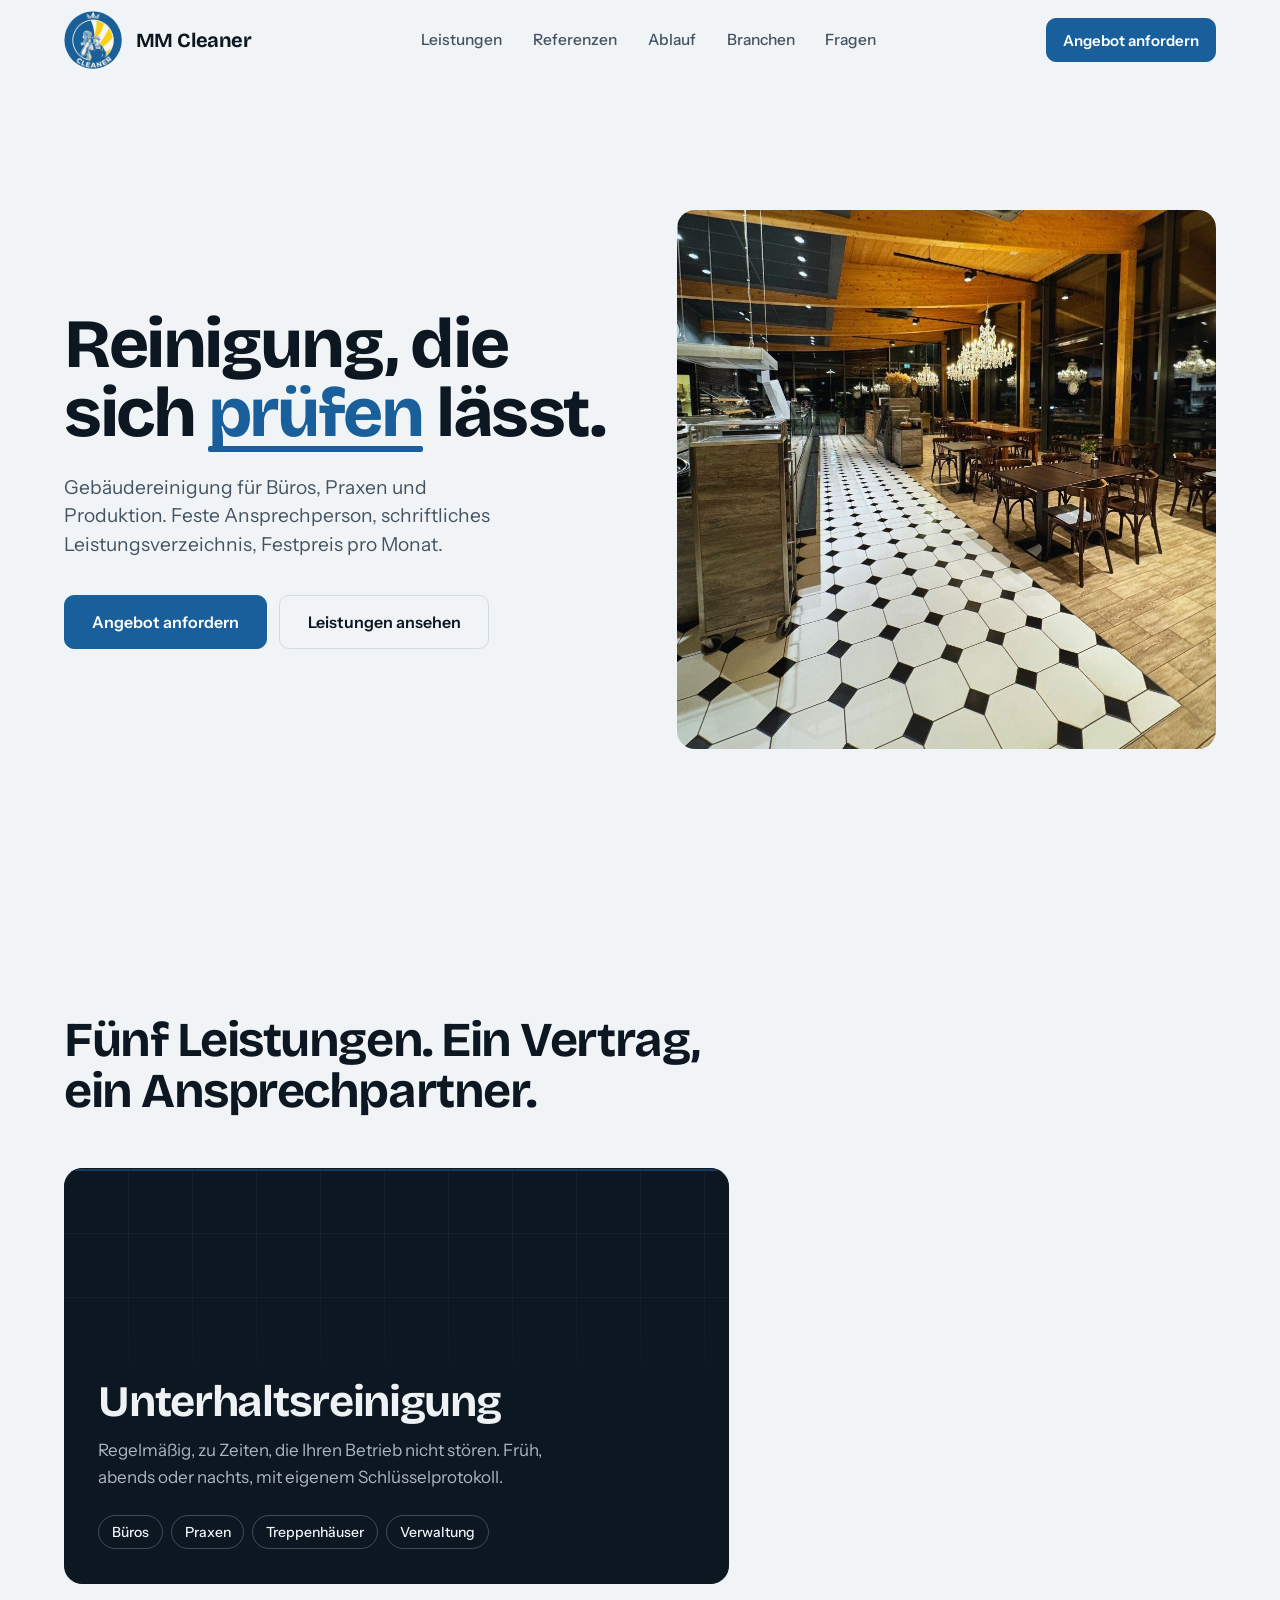
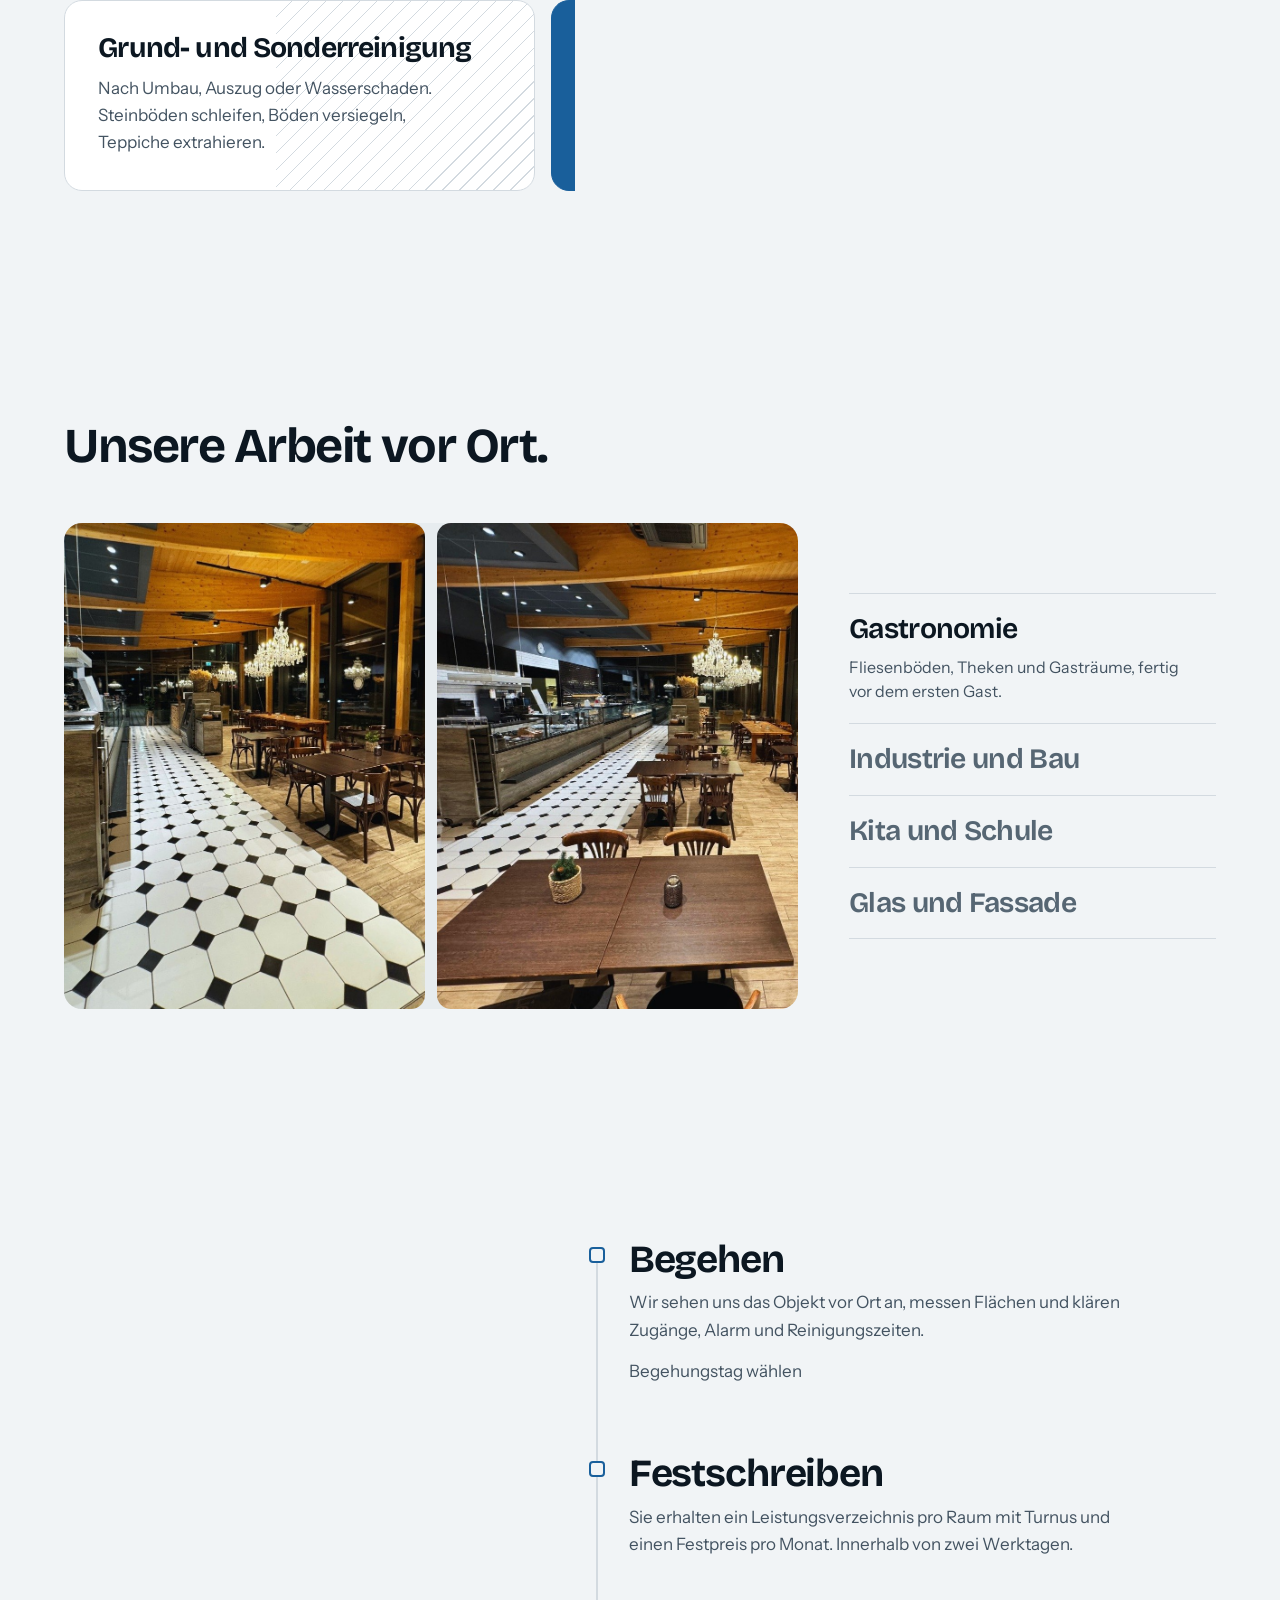
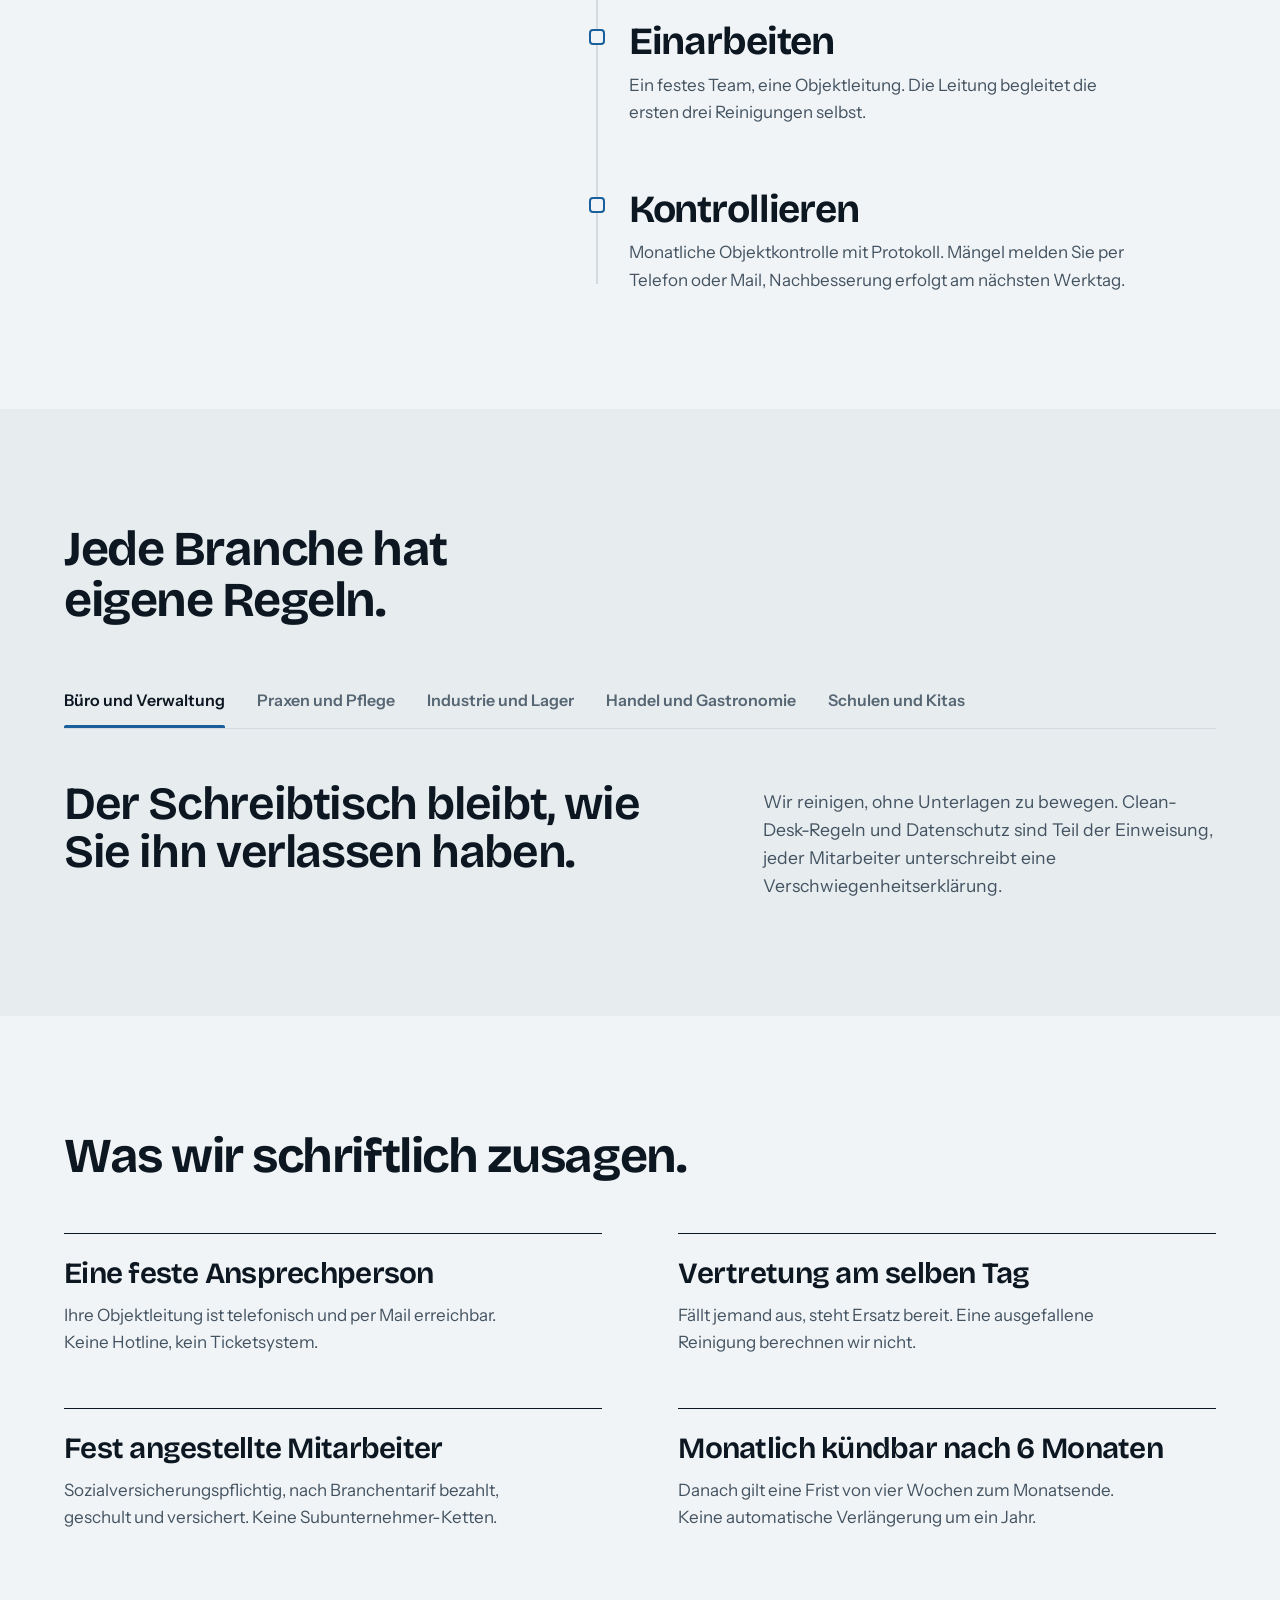
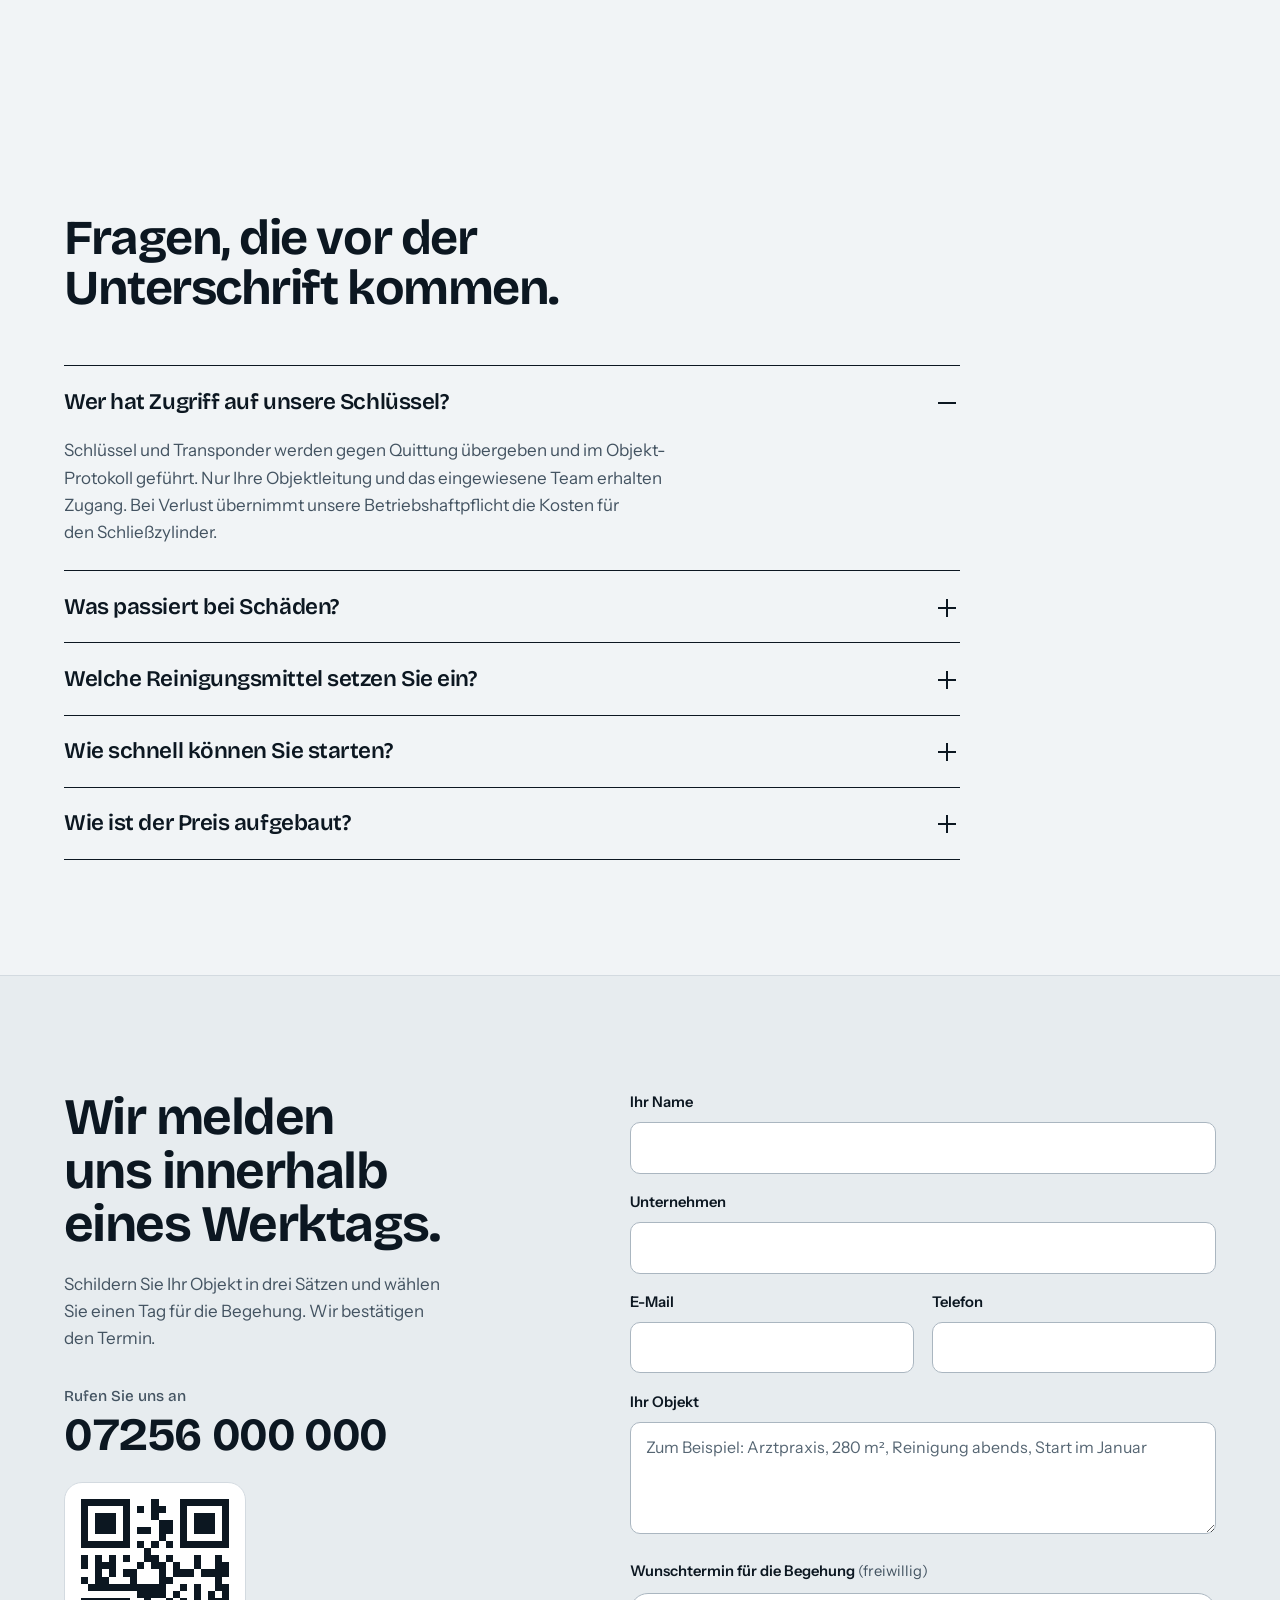
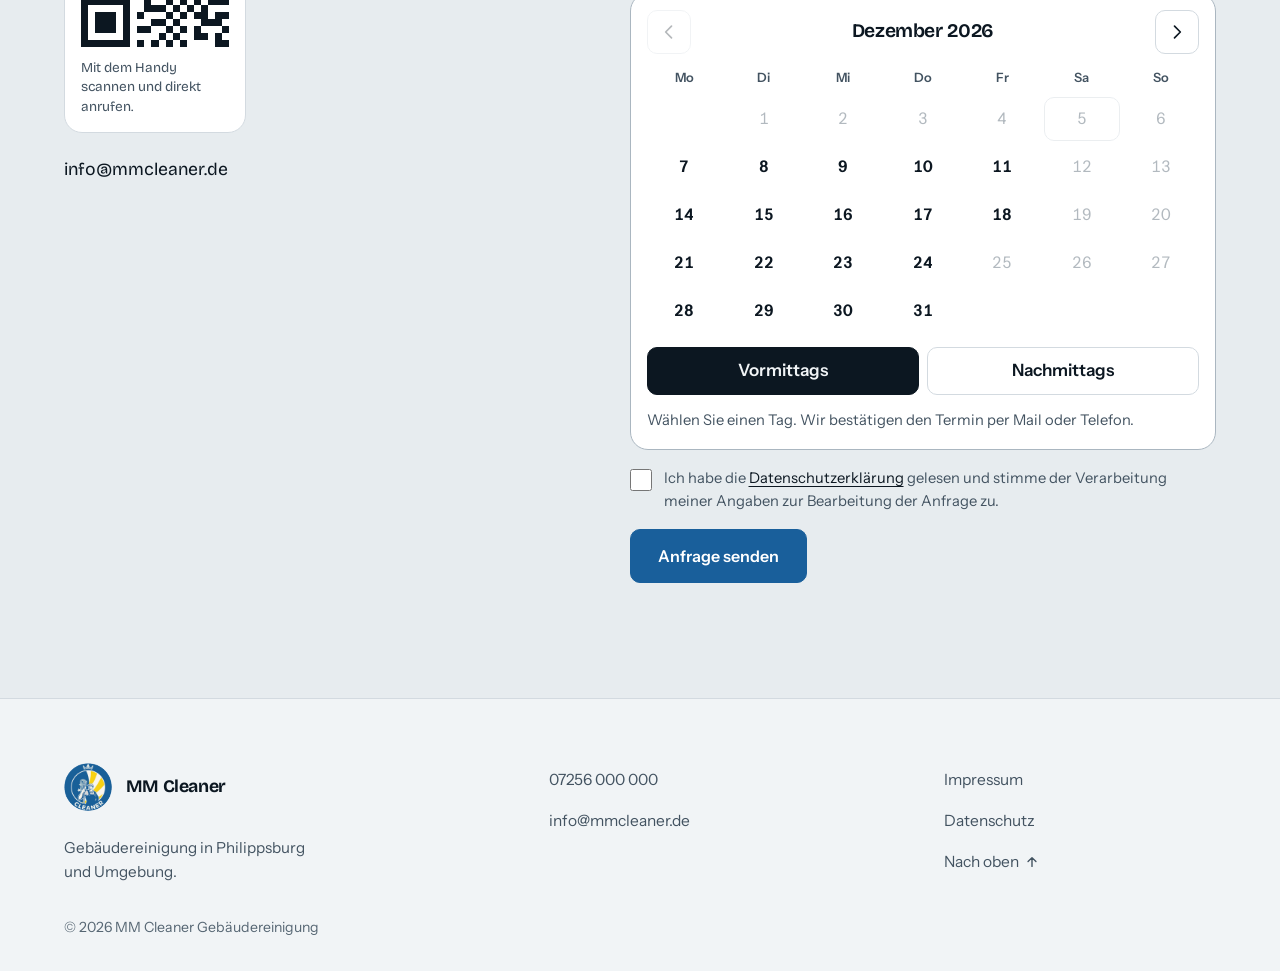
==== commit 05d2e69d: "Kalender für Begehungstermine, Skizze und Rechner entfernt, Hero-Foto, Menü ab 1040 px Co-Authored-B" ====
--- a/index.html
+++ b/index.html
@@ -12,10 +12,11 @@
 <meta property="og:type" content="website">
 <meta property="og:locale" content="de_DE">
 <link rel="icon" href="favicon.png" type="image/png">
+<link rel="preload" href="assets/img/gastro-boden.jpg" as="image">
 <link rel="preload" href="assets/fonts/bricolage-grotesque.woff2" as="font" type="font/woff2" crossorigin>
 <link rel="preload" href="assets/fonts/instrument-sans.woff2" as="font" type="font/woff2" crossorigin>
-<link rel="stylesheet" href="assets/css/style.css">
-<script src="assets/js/main.js" type="module"></script>
+<link rel="stylesheet" href="assets/css/style.css?v=76f08dd9">
+<script src="assets/js/main.js?v=5dbdaaa5" type="module"></script>
 <script type="application/ld+json">
 {
   "@context": "https://schema.org",
@@ -42,7 +43,6 @@
       <a href="#ergebnisse">Referenzen</a>
       <a href="#ablauf">Ablauf</a>
       <a href="#branchen">Branchen</a>
-      <a href="#richtwert">Richtwert</a>
       <a href="#fragen">Fragen</a>
     </nav>
     <div class="nav__act">
@@ -55,7 +55,6 @@
       <a href="#ergebnisse">Referenzen</a>
     <a href="#ablauf">Ablauf</a>
     <a href="#branchen">Branchen</a>
-    <a href="#richtwert">Richtwert</a>
     <a href="#fragen">Fragen</a>
     <a class="btn btn--accent" href="#kontakt">Angebot anfordern</a>
     <a class="menu__tel" href="tel:+497256000000">07256 000 000</a>
@@ -71,55 +70,11 @@
     <p class="lead">Gebäudereinigung für Büros, Praxen und Produktion. Feste Ansprechperson, schriftliches Leistungsverzeichnis, Festpreis pro Monat.</p>
     <div class="hero__cta">
       <a class="btn btn--accent btn--lg" href="#kontakt">Angebot anfordern</a>
-      <a class="btn btn--ghost btn--lg" href="#richtwert">Richtwert berechnen</a>
-    </div>
-  </div>
-
-  <figure class="plan" aria-labelledby="plan-cap">
-    <svg class="plan__svg" viewBox="0 0 640 500" role="group" aria-label="Grundriss eines Bürogeschosses mit Reinigungsbereichen">
-      <defs>
-        <pattern id="hatch" width="8" height="8" patternUnits="userSpaceOnUse" patternTransform="rotate(45)">
-          <line x1="0" y1="0" x2="0" y2="8" stroke="var(--line)" stroke-width="1.5"/>
-        </pattern>
-      </defs>
-      <!-- Außenhülle -->
-      <rect x="20" y="20" width="600" height="460" rx="6" class="plan__shell"/>
-      <!-- Räume: Daten in data-Attributen, Zustand per CSS -->
-      <g class="room" data-room="empfang" tabindex="0" role="button" aria-label="Empfang">
-        <rect x="32" y="32" width="170" height="130"/>
-        <text x="117" y="102">Empfang</text>
-      </g>
-      <g class="room" data-room="buero" tabindex="0" role="button" aria-label="Großraumbüro">
-        <rect x="210" y="32" width="400" height="210"/>
-        <text x="410" y="142">Großraumbüro</text>
-      </g>
-      <g class="room" data-room="flur" tabindex="0" role="button" aria-label="Flur">
-        <rect x="32" y="170" width="170" height="72"/>
-        <text x="117" y="212">Flur</text>
-      </g>
-      <g class="room" data-room="besprechung" tabindex="0" role="button" aria-label="Besprechungsräume">
-        <rect x="32" y="250" width="210" height="230"/>
-        <text x="137" y="370">Besprechung</text>
-      </g>
-      <g class="room" data-room="kueche" tabindex="0" role="button" aria-label="Küche">
-        <rect x="250" y="250" width="170" height="230"/>
-        <text x="335" y="370">Küche</text>
-      </g>
-      <g class="room" data-room="sanitaer" tabindex="0" role="button" aria-label="Sanitärbereich">
-        <rect x="428" y="250" width="182" height="110"/>
-        <text x="519" y="310">Sanitär</text>
-      </g>
-      <g class="room" data-room="lager" tabindex="0" role="button" aria-label="Lager und Technik">
-        <rect x="428" y="368" width="182" height="112"/>
-        <text x="519" y="429">Lager</text>
-      </g>
-    </svg>
-    <figcaption id="plan-cap" class="plan__cap" aria-live="polite">
-      <strong class="plan__name">Großraumbüro</strong>
-      <span class="plan__what">Böden saugen und feucht wischen, Arbeitsplätze und Kontaktflächen abwischen, Papierkörbe leeren.</span>
-      <span class="plan__freq">Täglich</span>
-    </figcaption>
-  </figure>
+      <a class="btn btn--ghost btn--lg" href="#leistungen">Leistungen ansehen</a>
+    </div>
+  </div>
+
+  <figure class="hero__img"><img src="assets/img/gastro-boden.jpg" alt="Restaurant mit schwarz-weißem Fliesenboden, gereinigt" width="1078" height="1075" fetchpriority="high"></figure>
 </section>
 
 <!-- LEISTUNGEN -->
@@ -181,6 +136,7 @@
     <li>
       <h3>Begehen</h3>
       <p>Wir sehen uns das Objekt vor Ort an, messen Flächen und klären Zugänge, Alarm und Reinigungszeiten.</p>
+      <p><a class="ln" href="#termin">Begehungstag wählen</a></p>
     </li>
     <li>
       <h3>Festschreiben</h3>
@@ -258,50 +214,6 @@
   </dl>
 </section>
 
-<!-- RICHTWERT -->
-<section class="sec richtwert" id="richtwert">
-  <div class="wrap richtwert__in">
-    <div class="richtwert__intro">
-      <h2 class="sec__h">Richtwert in 20 Sekunden.</h2>
-      <p class="muted">Grobe Einordnung vor der Begehung. Das verbindliche Angebot folgt nach dem Termin vor Ort.</p>
-    </div>
-
-    <form class="calc" id="calc" aria-label="Richtwert-Rechner" novalidate>
-      <fieldset>
-        <legend>Objektart</legend>
-        <div class="seg" role="radiogroup">
-          <label><input type="radio" name="art" value="buero" checked><span>Büro</span></label>
-          <label><input type="radio" name="art" value="praxis"><span>Praxis</span></label>
-          <label><input type="radio" name="art" value="handel"><span>Handel</span></label>
-          <label><input type="radio" name="art" value="industrie"><span>Industrie</span></label>
-        </div>
-      </fieldset>
-
-      <div class="field">
-        <label for="flaeche">Fläche <output id="flaeche-out" for="flaeche">500 m²</output></label>
-        <input id="flaeche" name="flaeche" type="range" min="50" max="5000" step="50" value="500">
-      </div>
-
-      <fieldset>
-        <legend>Reinigung pro Woche</legend>
-        <div class="seg" role="radiogroup">
-          <label><input type="radio" name="turnus" value="1"><span>1x</span></label>
-          <label><input type="radio" name="turnus" value="2"><span>2x</span></label>
-          <label><input type="radio" name="turnus" value="3"><span>3x</span></label>
-          <label><input type="radio" name="turnus" value="5" checked><span>5x</span></label>
-        </div>
-      </fieldset>
-
-      <div class="calc__res" aria-live="polite">
-        <span class="calc__label">Richtwert pro Monat, netto</span>
-        <span class="calc__val" id="res">1.470 bis 1.990 €</span>
-        <span class="calc__hint" id="res-hint">Etwa 54 Stunden Reinigungszeit im Monat</span>
-      </div>
-      <a class="btn btn--accent" href="#kontakt" id="calc-go">Angebot dazu anfordern</a>
-    </form>
-  </div>
-</section>
-
 <!-- FAQ -->
 <section class="sec wrap faq" id="fragen">
   <h2 class="sec__h">Fragen, die vor der Unterschrift kommen.</h2>
@@ -334,7 +246,7 @@
   <div class="wrap kontakt__in">
     <div class="kontakt__copy">
       <h2>Wir melden uns innerhalb eines Werktags.</h2>
-      <p>Schildern Sie Ihr Objekt in drei Sätzen. Wir rufen zurück und vereinbaren die Begehung.</p>
+      <p>Schildern Sie Ihr Objekt in drei Sätzen und wählen Sie einen Tag für die Begehung. Wir bestätigen den Termin.</p>
       <div class="kontakt__direct">
         <p class="tel"><span class="tel__label">Rufen Sie uns an</span><a class="tel__nr" href="tel:+497256000000">07256 000 000</a></p>
         <figure class="qr"><img src="assets/img/qr-anruf.svg" alt="QR-Code zum Anrufen" width="148" height="148"><figcaption>Mit dem Handy scannen und direkt anrufen.</figcaption></figure>
@@ -364,9 +276,26 @@
         </div>
       </div>
       <div class="field">
-        <label for="f-text">Objekt und Wunschtermin</label>
-        <textarea id="f-text" name="text" rows="4" placeholder="Zum Beispiel: Arztpraxis, 280 m², Reinigung abends, Start im Januar"></textarea>
-      </div>
+        <label for="f-text">Ihr Objekt</label>
+        <textarea id="f-text" name="text" rows="3" placeholder="Zum Beispiel: Arztpraxis, 280 m², Reinigung abends, Start im Januar"></textarea>
+      </div>
+      <fieldset class="termin" id="termin">
+        <legend>Wunschtermin für die Begehung <span>(freiwillig)</span></legend>
+        <div class="cal" data-cal>
+          <div class="cal__head">
+            <button type="button" class="cal__nav" data-dir="-1" aria-label="Vorheriger Monat"><svg viewBox="0 0 24 24" width="20" height="20" fill="none" stroke="currentColor" stroke-width="2" stroke-linecap="round" stroke-linejoin="round" aria-hidden="true"><path d="M15 5l-7 7 7 7"/></svg></button>
+            <p class="cal__title" aria-live="polite"></p>
+            <button type="button" class="cal__nav" data-dir="1" aria-label="Nächster Monat"><svg viewBox="0 0 24 24" width="20" height="20" fill="none" stroke="currentColor" stroke-width="2" stroke-linecap="round" stroke-linejoin="round" aria-hidden="true"><path d="M9 5l7 7-7 7"/></svg></button>
+          </div>
+          <div class="cal__grid"></div>
+          <div class="seg cal__zeit" role="radiogroup" aria-label="Tageszeit">
+            <label><input type="radio" name="zeit" value="vormittags" checked><span>Vormittags</span></label>
+            <label><input type="radio" name="zeit" value="nachmittags"><span>Nachmittags</span></label>
+          </div>
+          <p class="cal__sel" aria-live="polite">Wählen Sie einen Tag. Wir bestätigen den Termin per Mail oder Telefon.</p>
+          <input type="hidden" name="termin">
+        </div>
+      </fieldset>
       <label class="check">
         <input type="checkbox" name="dsgvo" required>
         <span>Ich habe die <a href="datenschutz.html">Datenschutzerklärung</a> gelesen und stimme der Verarbeitung meiner Angaben zur Bearbeitung der Anfrage zu.</span>
@@ -397,6 +326,6 @@
   </div>
   <p class="wrap foot__copy">© <span id="jahr">2026</span> MM Cleaner Gebäudereinigung</p>
 </footer>
-<a class="callbar" href="tel:+497256000000"><span>Jetzt anrufen</span><b>07256 000 000</b></a>
+<div class="callbar is-off"><a class="callbar__anruf" href="tel:+497256000000" aria-label="Anrufen: 07256 000 000"><svg class="callbar__ico" aria-hidden="true" width="22" height="22" xmlns="http://www.w3.org/2000/svg" viewBox="0 0 256 256" fill="currentColor"><path d="M224,154.8l-47.09-21.11-.18-.08a19.94,19.94,0,0,0-19,1.75,13.08,13.08,0,0,0-1.12.84l-22.31,19c-13-7.05-26.43-20.37-33.49-33.21l19.06-22.66a11.76,11.76,0,0,0,.85-1.15,20,20,0,0,0,1.66-18.83,1.42,1.42,0,0,1-.08-.18L101.2,32A20.06,20.06,0,0,0,80.42,20.15,60.27,60.27,0,0,0,28,80c0,81.61,66.39,148,148,148a60.27,60.27,0,0,0,59.85-52.42A20.06,20.06,0,0,0,224,154.8ZM176,204A124.15,124.15,0,0,1,52,80,36.29,36.29,0,0,1,80.48,44.46l18.82,42L80.14,109.28a12,12,0,0,0-.86,1.16A20,20,0,0,0,78,130.08c9.42,19.28,28.83,38.56,48.31,48A20,20,0,0,0,146,176.63a11.63,11.63,0,0,0,1.11-.85l22.43-19.07,42,18.81A36.29,36.29,0,0,1,176,204Z"/></svg><span>Anrufen</span></a><a class="callbar__wa" href="https://wa.me/497256000000?text=Hallo%2C%20ich%20interessiere%20mich%20f%C3%BCr%20eine%20Reinigung%20und%20h%C3%A4tte%20gern%20ein%20Angebot." target="_blank" rel="noopener noreferrer"><svg class="callbar__ico" aria-hidden="true" width="22" height="22" xmlns="http://www.w3.org/2000/svg" viewBox="0 0 256 256" fill="currentColor"><path d="M187.3,159.06A36.09,36.09,0,0,1,152,188a84.09,84.09,0,0,1-84-84A36.09,36.09,0,0,1,96.94,68.7,12,12,0,0,1,110,75.1l11.48,23a12,12,0,0,1-.75,12l-8.52,12.78a44.56,44.56,0,0,0,20.91,20.91l12.78-8.52a12,12,0,0,1,12-.75l23,11.48A12,12,0,0,1,187.3,159.06ZM236,128A108,108,0,0,1,78.77,224.15L46.34,235A20,20,0,0,1,21,209.66l10.81-32.43A108,108,0,1,1,236,128Zm-24,0A84,84,0,1,0,55.27,170.06a12,12,0,0,1,1,9.81l-9.93,29.79,29.79-9.93a12.1,12.1,0,0,1,3.8-.62,12,12,0,0,1,6,1.62A84,84,0,0,0,212,128Z"/></svg><span>WhatsApp</span></a></div>
 </body>
 </html>
--- a/assets/css/style.css
+++ b/assets/css/style.css
@@ -20,7 +20,7 @@
   --surface: #ffffff;
   --ink: #0c1721;
   --ink-2: #435361;
-  --ink-3: #6b7a87;
+  --ink-3: #566673;
   --line: #d3dae0;
   --accent: #195f9b;
   --accent-ink: #195f9b;
@@ -148,7 +148,7 @@
 .menu a:not(.btn) { padding: 0.9rem 0; font-size: 1.2rem; font-family: var(--f-display); font-weight: 600; text-decoration: none; border-bottom: 1px solid var(--line); }
 .menu .btn { margin-top: 1rem; }
 
-@media (max-width: 880px) {
+@media (max-width: 1040px) {
   .nav__links { display: none; }
   .menu-btn { display: block; }
   .nav__act { margin-left: auto; }
@@ -176,28 +176,6 @@
 .hero .lead { animation-delay: 80ms; }
 .hero__cta { animation-delay: 160ms; }
 @keyframes rise { from { opacity: 0; transform: translateY(14px); } }
-
-/* Grundriss */
-.plan { padding: clamp(0.75rem, 2vw, 1.25rem); background: var(--surface); border: 1px solid var(--line); border-radius: var(--r-box); box-shadow: 0 1px 2px rgb(12 23 33 / 0.05), 0 18px 40px -22px rgb(12 23 33 / 0.28); }
-.plan__svg { width: 100%; height: auto; overflow: visible; }
-.plan__shell { fill: none; stroke: var(--ink); stroke-width: 3; }
-.room { cursor: pointer; outline: none; -webkit-tap-highlight-color: transparent; }
-.room rect {
-  fill: var(--accent); fill-opacity: 0.14; stroke: var(--ink-3); stroke-width: 1.5; rx: 4;
-  transition: fill-opacity 220ms ease, stroke 220ms ease;
-  animation: clean 700ms calc(500ms + var(--i) * 130ms) var(--ease-out) both;
-}
-@keyframes clean { from { fill-opacity: 0; } }
-.room text { font-family: var(--f-body); font-size: 28px; font-weight: 600; fill: var(--ink); text-anchor: middle; pointer-events: none; transition: fill 220ms ease; }
-.room[aria-pressed="true"] rect, .room.is-on rect { fill-opacity: 1; stroke: var(--accent); stroke-width: 2; }
-.room.is-on text { fill: var(--on-accent); }
-.room:focus-visible rect { stroke: var(--ink); stroke-width: 3; }
-@media (hover: hover) and (pointer: fine) { .room:not(.is-on):hover rect { fill-opacity: 0.32; } }
-.plan__cap { display: grid; gap: 0.35rem; padding: 1rem 0.25rem 0.25rem; min-height: 7.5rem; align-content: start; }
-.plan__name { font-family: var(--f-display); font-size: 1.35rem; letter-spacing: -0.02em; }
-.plan__what { color: var(--ink-2); font-size: 0.98rem; line-height: 1.5; }
-.plan__freq { justify-self: start; margin-top: 0.4rem; font-size: 0.85rem; font-weight: 600; padding: 0.25rem 0.7rem; border-radius: 999px; background: var(--accent-soft); color: var(--accent-ink); }
-.plan { animation: rise 900ms 120ms var(--ease-out) both; }
 
 @media (max-width: 960px) {
   .hero { grid-template-columns: 1fr; min-height: 0; }
@@ -288,14 +266,6 @@
 .qual dd { margin-top: 0.75rem; color: var(--ink-2); max-width: 42ch; }
 @media (max-width: 700px) { .qual__grid { grid-template-columns: 1fr; } }
 
-/* Richtwert */
-.richtwert { background: var(--surface); border-block: 1px solid var(--line); padding-block: clamp(4rem, 9vw, 8rem); }
-.richtwert__in { display: grid; grid-template-columns: minmax(0, 5fr) minmax(0, 7fr); gap: clamp(2rem, 6vw, 6rem); align-items: center; }
-.richtwert__intro .muted { margin-top: 1.5rem; max-width: 36ch; }
-.calc { display: grid; gap: 1.75rem; padding: clamp(1.25rem, 3vw, 2.25rem); background: var(--paper); border: 1px solid var(--line); border-radius: var(--r-box); }
-.calc fieldset { border: 0; padding: 0; min-width: 0; }
-.calc legend, .field label { font-weight: 600; font-size: 0.95rem; padding: 0; margin-bottom: 0.6rem; display: flex; justify-content: space-between; gap: 1rem; }
-.calc output { font-variant-numeric: tabular-nums; color: var(--accent-ink); }
 .seg { display: grid; grid-template-columns: repeat(auto-fit, minmax(5.5rem, 1fr)); gap: 0.5rem; }
 .seg label { position: relative; cursor: pointer; }
 .seg input { position: absolute; inset: 0; opacity: 0; margin: 0; cursor: pointer; }
@@ -305,19 +275,7 @@
 .seg input:focus-visible + span { outline: 2px solid var(--accent); outline-offset: 3px; }
 @media (hover: hover) and (pointer: fine) { .seg input:not(:checked):hover + span { border-color: var(--ink); } }
 
-input[type="range"] { -webkit-appearance: none; appearance: none; width: 100%; height: 28px; background: transparent; cursor: pointer; }
-input[type="range"]::-webkit-slider-runnable-track { height: 4px; border-radius: 2px; background: linear-gradient(90deg, var(--accent) var(--fill, 9%), var(--line) var(--fill, 9%)); }
-input[type="range"]::-moz-range-track { height: 4px; border-radius: 2px; background: var(--line); }
-input[type="range"]::-moz-range-progress { height: 4px; border-radius: 2px; background: var(--accent); }
-input[type="range"]::-webkit-slider-thumb { -webkit-appearance: none; width: 26px; height: 26px; margin-top: -11px; border-radius: 50%; background: var(--surface); border: 3px solid var(--accent); box-shadow: 0 2px 6px rgb(12 23 33 / 0.25); transition: transform 160ms var(--ease-out); }
-input[type="range"]::-moz-range-thumb { width: 20px; height: 20px; border-radius: 50%; background: var(--surface); border: 3px solid var(--accent); }
-input[type="range"]:active::-webkit-slider-thumb { transform: scale(1.12); }
-
-.calc__res { display: grid; gap: 0.2rem; padding: 1.25rem 0 0; border-top: 1px solid var(--line); }
-.calc__label { font-size: 0.9rem; color: var(--ink-2); font-weight: 500; }
-.calc__val { font-family: var(--f-display); font-weight: 700; letter-spacing: -0.035em; line-height: 1.05; font-size: clamp(2rem, 4.4vw, 3.4rem); font-variant-numeric: tabular-nums; }
-.calc__hint { font-size: 0.9rem; color: var(--ink-3); }
-@media (max-width: 900px) { .richtwert__in { grid-template-columns: 1fr; } }
+
 
 /* FAQ */
 .faq__list { max-width: 56rem; }
@@ -400,7 +358,7 @@
 
 /* Scroll-Reveal: nur wo Scroll-Timelines existieren, sonst sofort sichtbar */
 @supports (animation-timeline: view()) {
-  .sec__h, .bt, .steps li, .qual__grid > div, .calc, .faq details, .tabs, .kontakt__copy, .form, .ref__grid {
+  .sec__h, .bt, .steps li, .qual__grid > div, .faq details, .tabs, .kontakt__copy, .form, .ref__grid {
     animation: reveal linear both; animation-timeline: view(); animation-range: entry 0% entry 32%;
   }
   @keyframes reveal { from { opacity: 0; transform: translateY(22px); } }
@@ -409,13 +367,11 @@
 @media (prefers-reduced-motion: reduce) {
   html { scroll-behavior: auto; }
   *, *::before, *::after { animation-duration: 0.01ms !important; animation-delay: 0ms !important; animation-iteration-count: 1 !important; transition-duration: 0.01ms !important; }
-  .sec__h, .bt, .steps li, .qual__grid > div, .calc, .faq details, .tabs, .kontakt__copy, .form, .ref__grid { animation: none; }
+  .sec__h, .bt, .steps li, .qual__grid > div, .faq details, .tabs, .kontakt__copy, .form, .ref__grid { animation: none; }
   .steps::after { animation: none; transform: scaleY(1); }
 }
 
 /* ---- Ergänzungen: Marke, Kopfzeile, Knöpfe, Kontakt, Fuß ---- */
-.room:nth-of-type(1) { --i: 0; } .room:nth-of-type(2) { --i: 1; } .room:nth-of-type(3) { --i: 2; } .room:nth-of-type(4) { --i: 3; }
-.room:nth-of-type(5) { --i: 4; } .room:nth-of-type(6) { --i: 5; } .room:nth-of-type(7) { --i: 6; }
 .slide[data-c="21"] { grid-template-columns: 2fr 1fr; }
 .slide[data-c="12"] { grid-template-columns: 1fr 2fr; }
 
@@ -461,7 +417,7 @@
 .nav::before { content: ""; position: absolute; inset: auto 0 0; height: 2px; background: var(--accent); transform: scaleX(0); transform-origin: left; opacity: 0; pointer-events: none; z-index: 1; }
 .nav.is-intro::before { animation: kopflinie 1400ms 300ms var(--ease-out) both; }
 @keyframes kopflinie { 0% { opacity: 1; transform: scaleX(0); } 70% { opacity: 1; transform: scaleX(1); } 100% { opacity: 0; transform: scaleX(1); } }
-@media (max-width: 880px) { .menu-btn { display: inline-flex; } }
+@media (max-width: 1040px) { .menu-btn { display: inline-flex; } }
 .menu .menu__tel { margin-top: 1rem; font-family: var(--f-display); font-weight: 650; font-size: 1.6rem; text-decoration: none; white-space: nowrap; border: 0; padding: 0; }
 .nav .btn { min-height: 44px; }
 
@@ -490,12 +446,27 @@
 .qr figcaption { margin-top: 0.7rem; max-width: 148px; font-size: 0.85rem; line-height: 1.4; color: var(--ink-2); }
 @media (hover: hover) and (pointer: fine) { .qr { display: block; } }
 
-/* Anrufleiste nur am Handy */
+/* Anruf und WhatsApp am Handy: schwebende Ablage mit zwei Knöpfen (Vorbild ihreitrn.de), fährt nach dem Startbereich ein */
 .callbar { display: none; }
-@media (hover: none) and (pointer: coarse) {
-  .callbar { position: fixed; inset: auto 0 0; z-index: 35; display: flex; align-items: center; justify-content: space-between; gap: 1rem; padding: 0.9rem var(--gut) calc(0.9rem + env(safe-area-inset-bottom)); background: var(--accent); color: var(--on-accent); text-decoration: none; font-weight: 600; }
-  .callbar b { font-family: var(--f-display); font-size: 1.2rem; white-space: nowrap; }
-  body { padding-bottom: calc(4.2rem + env(safe-area-inset-bottom)); }
+@media not ((hover: hover) and (pointer: fine)) {
+  body { padding-bottom: calc(5.5rem + env(safe-area-inset-bottom)); }
+  .callbar {
+    position: fixed; left: 0.6rem; right: 0.6rem; bottom: calc(0.6rem + env(safe-area-inset-bottom)); z-index: 35;
+    display: grid; grid-template-columns: 1fr 1fr; gap: 0.5rem; padding: 0.5rem;
+    background: var(--surface); border: 1px solid var(--line); border-radius: 26px;
+    box-shadow: 0 14px 34px -14px rgb(12 23 33 / 0.4), 0 2px 8px rgb(12 23 33 / 0.1);
+    transition: transform 320ms var(--ease-out), opacity 320ms var(--ease-out), visibility 0s;
+  }
+  .callbar a {
+    display: flex; align-items: center; justify-content: center; gap: 0.6rem; min-height: 3.4rem; border-radius: 18px;
+    font-weight: 650; font-size: 1.08rem; text-decoration: none; white-space: nowrap; -webkit-tap-highlight-color: transparent;
+    transition: transform 160ms var(--ease-out), background-color 160ms ease;
+  }
+  .callbar a:active { transform: scale(0.97); }
+  .callbar__anruf { background: var(--accent); color: var(--on-accent); box-shadow: 0 8px 18px -10px rgb(25 95 155 / 0.8); }
+  .callbar__wa { background: var(--surface); color: var(--ink); border: 1px solid var(--line); }
+  .callbar__ico { flex: none; width: 22px; height: 22px; }
+  .callbar.is-off { transform: translateY(130%); opacity: 0; visibility: hidden; transition: transform 320ms var(--ease-out), opacity 320ms var(--ease-out), visibility 0s 320ms; }
 }
 
 /* Fuß: ruhig, eine feine Linie, drei Zonen */
@@ -514,3 +485,33 @@
 .foot__copy { padding-block: 2rem calc(2rem + env(safe-area-inset-bottom)); color: var(--ink-3); font-size: 0.88rem; }
 @media (max-width: 800px) { .foot__in { grid-template-columns: 1fr; } .ln { min-height: 44px; } }
 .brand__name { white-space: nowrap; }
+
+/* Hero-Foto */
+.hero__img { margin: 0; border-radius: var(--r-box); overflow: hidden; background: var(--paper-2); aspect-ratio: 1 / 1; max-height: min(72vh, 46rem); justify-self: end; width: 100%; animation: rise 900ms 120ms var(--ease-out) both; }
+.hero__img img { width: 100%; height: 100%; object-fit: cover; }
+@media (max-width: 960px) { .hero__img { aspect-ratio: 4 / 3; max-height: none; } }
+
+/* Kalender für Begehungstermine */
+.kontakt__copy { align-self: start; }
+@media (min-width: 901px) { .kontakt__copy { position: sticky; top: calc(var(--nav-h) + 2rem); } }
+.termin { border: 0; padding: 0; margin: 0; min-width: 0; }
+.termin legend { font-weight: 600; font-size: 0.92rem; padding: 0; margin-bottom: 0.6rem; }
+.termin legend span { font-weight: 400; color: var(--ink-2); }
+.cal { background: var(--surface); border: 1px solid #aab6c0; border-radius: var(--r-box); padding: 1rem; display: grid; gap: 0.9rem; }
+.cal__head { display: flex; align-items: center; justify-content: space-between; gap: 0.5rem; }
+.cal__title { margin: 0; font-family: var(--f-display); font-weight: 650; font-size: 1.2rem; letter-spacing: -0.02em; text-transform: capitalize; }
+.cal__nav { width: 44px; height: 44px; display: grid; place-items: center; border: 1px solid var(--line); border-radius: var(--r-ui); background: var(--surface); color: var(--ink); cursor: pointer; transition: transform 160ms var(--ease-out), border-color 160ms ease, opacity 160ms ease; }
+.cal__nav:active { transform: scale(0.95); }
+.cal__nav:disabled { opacity: 0.3; cursor: default; }
+@media (hover: hover) and (pointer: fine) { .cal__nav:not(:disabled):hover { border-color: var(--ink); } }
+.cal__grid { display: grid; grid-template-columns: repeat(7, minmax(0, 1fr)); gap: 4px; }
+.cal__wd { text-align: center; font-size: 0.8rem; font-weight: 600; color: var(--ink-2); padding-bottom: 0.25rem; }
+.cal__d { min-height: 44px; border: 1px solid transparent; border-radius: var(--r-ui); background: transparent; color: var(--ink); font-weight: 600; font-size: 1rem; font-variant-numeric: tabular-nums; cursor: pointer; transition: background-color 160ms ease, border-color 160ms ease, transform 160ms var(--ease-out); }
+.cal__d:active:not(:disabled) { transform: scale(0.94); }
+.cal__d:disabled { color: var(--ink-3); opacity: 0.45; cursor: default; font-weight: 400; }
+.cal__d[data-heute] { border-color: var(--line); }
+.cal__d[aria-pressed="true"] { background: var(--accent); border-color: var(--accent); color: var(--on-accent); }
+@media (hover: hover) and (pointer: fine) { .cal__d:not(:disabled):not([aria-pressed="true"]):hover { background: var(--accent-soft); } }
+.cal__zeit { grid-template-columns: 1fr 1fr; }
+.cal__sel { margin: 0; font-size: 0.92rem; color: var(--ink-2); min-height: 1.4em; }
+.cal__sel strong { color: var(--ink); }
